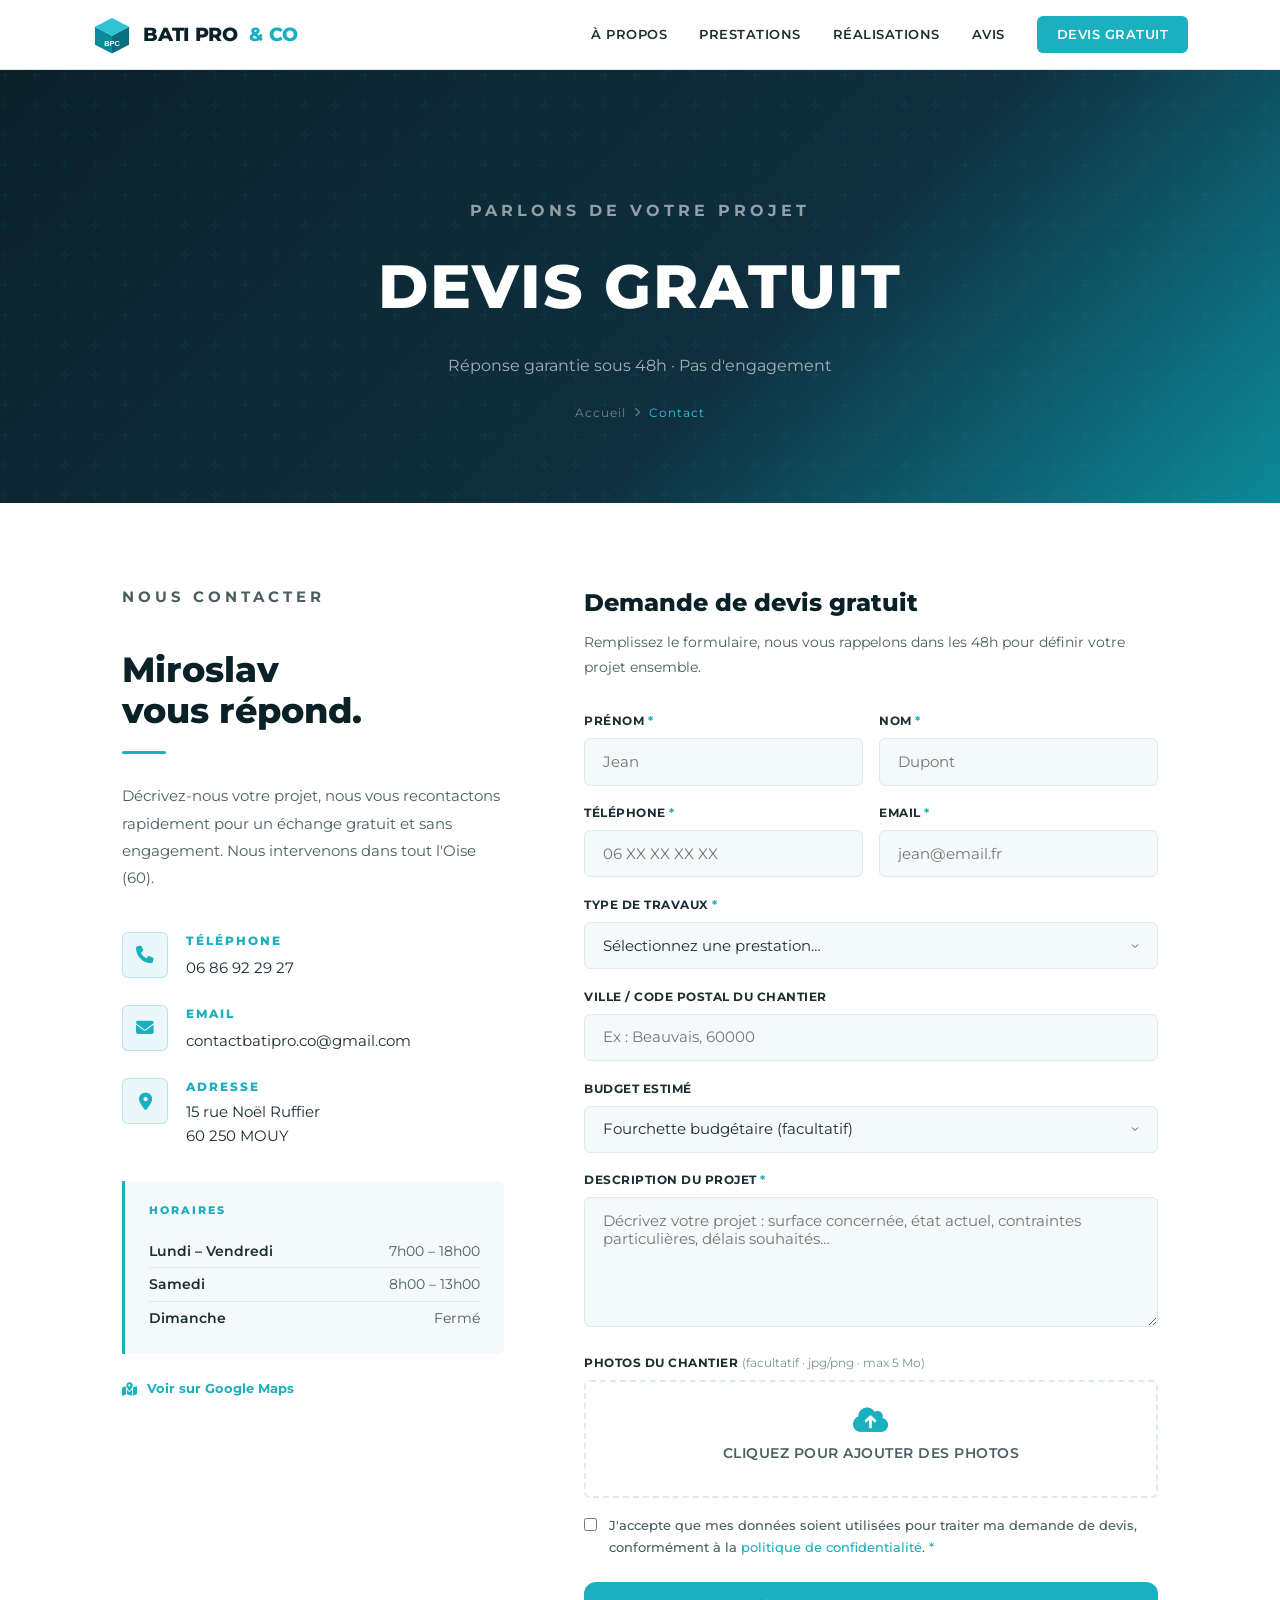
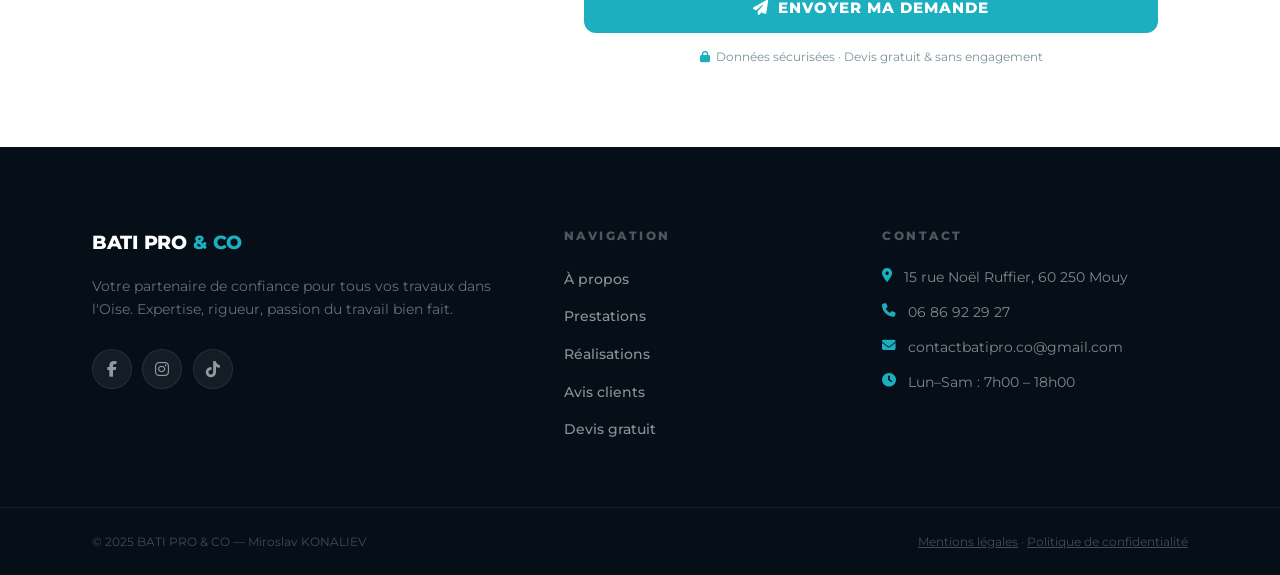
==== contact.html @ 4aa236e6 "Add files via upload" ====
<!DOCTYPE html>
<html lang="fr">
<head>
    <meta charset="UTF-8">
    <meta name="viewport" content="width=device-width, initial-scale=1.0">
    <title>Contact & Devis – BATI PRO & CO | Mouy, Oise (60)</title>
    <meta name="description" content="Contactez BATI PRO & CO pour un devis gratuit. Rénovation, gros œuvre, isolation – Mouy et toute l'Oise. Réponse sous 48h.">
    <link rel="preconnect" href="https://fonts.googleapis.com">
    <link href="https://fonts.googleapis.com/css2?family=Montserrat:wght@300;400;500;600;700;800&display=swap" rel="stylesheet">
    <link href="https://cdnjs.cloudflare.com/ajax/libs/font-awesome/6.5.0/css/all.min.css" rel="stylesheet">
    <link rel="stylesheet" href="style.css">
</head>
<body>

<!-- ══ NAVIGATION ══ -->
<header class="header" id="header">
    <div class="nav-inner">
        <a href="index.html" class="brand">
            <svg class="brand-logo" xmlns="http://www.w3.org/2000/svg" viewBox="0 0 54 54" width="40" height="40">
                <polygon points="4,16 27,28 27,52 4,40" fill="#0D8A99"/>
                <polygon points="27,28 50,16 50,40 27,52" fill="#0A6E7C"/>
                <polygon points="4,16 27,4 50,16 27,28" fill="#2EC4D6"/>
                <text x="27" y="42" font-family="Arial Black,Arial" font-weight="900" font-size="10" fill="white" text-anchor="middle">BPC</text>
            </svg>
            <span class="brand-name">BATI PRO</span>
            <span class="brand-amp">&amp; CO</span>
        </a>
        <nav class="nav-links" id="navLinks">
            <a href="index.html#apropos">À propos</a>
            <a href="index.html#prestations">Prestations</a>
            <a href="realisations.html">Réalisations</a>
            <a href="index.html#avis">Avis</a>
            <a href="contact.html" class="nav-btn active">Devis gratuit</a>
        </nav>
        <button class="burger" id="burger" aria-label="Menu" aria-expanded="false">
            <span></span><span></span><span></span>
        </button>
    </div>
    <div class="nav-backdrop" id="navBackdrop"></div>
</header>


<!-- ══ PAGE HERO ══ -->
<div class="page-hero">
    <div class="page-hero-inner">
        <p class="section-eyebrow" style="color:rgba(255,255,255,.55);">Parlons de votre projet</p>
        <h1>Devis Gratuit</h1>
        <p>Réponse garantie sous 48h · Pas d'engagement</p>
        <div class="breadcrumb">
            <a href="index.html">Accueil</a>
            <i class="fa-solid fa-chevron-right" style="font-size:.6rem"></i>
            <span>Contact</span>
        </div>
    </div>
</div>


<!-- ══ CONTENU CONTACT ══ -->
<div class="contact-section">

    <!-- ── COLONNE GAUCHE : infos ── -->
    <div class="contact-info">
        <p class="section-eyebrow">Nous contacter</p>
        <h2>Miroslav <br>vous répond.</h2>
        <div class="info-divider"></div>
        <p>Décrivez-nous votre projet, nous vous recontactons rapidement pour un échange gratuit et sans engagement. Nous intervenons dans tout l'Oise (60).</p>

        <div class="contact-item">
            <div class="contact-icon"><i class="fa-solid fa-phone"></i></div>
            <div>
                <h4>Téléphone</h4>
                <a href="tel:0686922927">06 86 92 29 27</a>
            </div>
        </div>

        <div class="contact-item">
            <div class="contact-icon"><i class="fa-solid fa-envelope"></i></div>
            <div>
                <h4>Email</h4>
                <a href="mailto:contactbatipro.co@gmail.com">contactbatipro.co@gmail.com</a>
            </div>
        </div>

        <div class="contact-item">
            <div class="contact-icon"><i class="fa-solid fa-location-dot"></i></div>
            <div>
                <h4>Adresse</h4>
                <p>15 rue Noël Ruffier<br>60 250 MOUY</p>
            </div>
        </div>

        <div class="horaires">
            <h4>Horaires</h4>
            <div class="horaire-row"><strong>Lundi – Vendredi</strong><span>7h00 – 18h00</span></div>
            <div class="horaire-row"><strong>Samedi</strong><span>8h00 – 13h00</span></div>
            <div class="horaire-row"><strong>Dimanche</strong><span>Fermé</span></div>
        </div>

        <!-- Map placeholder — remplacez par un vrai iframe Google Maps si vous voulez -->
        <a href="https://maps.google.com/?q=15+rue+Noël+Ruffier+60250+Mouy"
           target="_blank" rel="noopener"
           style="display:flex;align-items:center;gap:.6rem;margin-top:1.5rem;font-size:.82rem;font-weight:700;color:var(--c-teal);">
            <i class="fa-solid fa-map-location-dot"></i>
            Voir sur Google Maps
        </a>
    </div>

    <!-- ── COLONNE DROITE : formulaire ── -->
    <div class="contact-form-wrap">
        <h3>Demande de devis gratuit</h3>
        <p>Remplissez le formulaire, nous vous rappelons dans les 48h pour définir votre projet ensemble.</p>

        <!-- Messages retour PHP -->
        <div class="alert alert-success" id="alertSuccess">
            <i class="fa-solid fa-circle-check"></i>
            <span>Votre demande a bien été envoyée ! Miroslav vous recontactera sous 48h.</span>
        </div>
        <div class="alert alert-error" id="alertError">
            <i class="fa-solid fa-triangle-exclamation"></i>
            <span id="errorMsg">Une erreur est survenue, veuillez réessayer ou appeler directement au 06 86 92 29 27.</span>
        </div>

        <form id="contactForm" novalidate>

            <div class="form-row">
                <div class="form-field">
                    <label>Prénom <span class="form-req">*</span></label>
                    <input type="text" name="prenom" id="prenom" placeholder="Jean" autocomplete="given-name">
                </div>
                <div class="form-field">
                    <label>Nom <span class="form-req">*</span></label>
                    <input type="text" name="nom" id="nom" placeholder="Dupont" autocomplete="family-name">
                </div>
            </div>

            <div class="form-row">
                <div class="form-field">
                    <label>Téléphone <span class="form-req">*</span></label>
                    <input type="tel" name="telephone" id="telephone" placeholder="06 XX XX XX XX" autocomplete="tel">
                </div>
                <div class="form-field">
                    <label>Email <span class="form-req">*</span></label>
                    <input type="email" name="email" id="email" placeholder="jean@email.fr" autocomplete="email">
                </div>
            </div>

            <div class="form-field">
                <label>Type de travaux <span class="form-req">*</span></label>
                <select name="type_travaux" id="type_travaux">
                    <option value="" disabled selected>Sélectionnez une prestation…</option>
                    <option value="Gros œuvre / Maçonnerie">Gros œuvre / Maçonnerie</option>
                    <option value="Extension / Agrandissement">Extension / Agrandissement</option>
                    <option value="Isolation thermique">Isolation thermique (RGE)</option>
                    <option value="Rénovation intérieure complète">Rénovation intérieure complète</option>
                    <option value="Salle de bain clé en main">Salle de bain clé en main</option>
                    <option value="Carrelage / Faïence">Carrelage / Faïence</option>
                    <option value="Peinture / Plâtrerie">Peinture / Plâtrerie</option>
                    <option value="Menuiseries PVC / Aluminium">Menuiseries PVC / Aluminium</option>
                    <option value="Autre">Autre (préciser dans le message)</option>
                </select>
            </div>

            <div class="form-field">
                <label>Ville / Code postal du chantier</label>
                <input type="text" name="localisation" id="localisation" placeholder="Ex : Beauvais, 60000">
            </div>

            <div class="form-field">
                <label>Budget estimé</label>
                <select name="budget" id="budget">
                    <option value="" disabled selected>Fourchette budgétaire (facultatif)</option>
                    <option value="Moins de 5 000 €">Moins de 5 000 €</option>
                    <option value="5 000 – 15 000 €">5 000 – 15 000 €</option>
                    <option value="15 000 – 30 000 €">15 000 – 30 000 €</option>
                    <option value="30 000 – 60 000 €">30 000 – 60 000 €</option>
                    <option value="Plus de 60 000 €">Plus de 60 000 €</option>
                </select>
            </div>

            <div class="form-field">
                <label>Description du projet <span class="form-req">*</span></label>
                <textarea name="message" id="message" placeholder="Décrivez votre projet : surface concernée, état actuel, contraintes particulières, délais souhaités…"></textarea>
            </div>

            <!-- Upload photos (envoyées en pièce jointe) -->
            <div class="form-field">
                <label>Photos du chantier <span style="font-weight:400;text-transform:none;letter-spacing:0;color:var(--c-muted)">(facultatif · jpg/png · max 5 Mo)</span></label>
                <div class="upload-zone">
                    <label for="photos">
                        <i class="fa-solid fa-cloud-arrow-up"></i>
                        <span>Cliquez pour ajouter des photos</span>
                        <input type="file" name="photos[]" id="photos" multiple accept="image/jpeg,image/png,image/webp" style="display:none" onchange="updateFileLabel(this)">
                    </label>
                </div>
                <span id="fileLabel" style="font-size:.75rem;color:var(--c-muted);margin-top:.4rem;display:block;"></span>
            </div>

            <!-- Anti-spam honeypot (champ caché) -->
            <input type="text" name="website" style="display:none" tabindex="-1" autocomplete="off">

            <!-- RGPD -->
            <div class="form-field" style="display:flex;align-items:flex-start;gap:.75rem;">
                <input type="checkbox" name="rgpd" id="rgpd" style="margin-top:3px;width:auto;accent-color:var(--c-teal);">
                <label for="rgpd" style="text-transform:none;letter-spacing:0;font-weight:500;font-size:.8rem;color:var(--c-slate);cursor:pointer;">
                    J'accepte que mes données soient utilisées pour traiter ma demande de devis, conformément à la <a href="mentions-legales.html" style="color:var(--c-teal)">politique de confidentialité</a>. <span class="form-req">*</span>
                </label>
            </div>

            <button type="submit" class="btn-submit" id="submitBtn">
                <i class="fa-solid fa-paper-plane"></i>
                Envoyer ma demande
            </button>
            <p class="form-note">
                <i class="fa-solid fa-lock" style="color:var(--c-teal)"></i>
                Données sécurisées · Devis gratuit &amp; sans engagement
            </p>

        </form>
    </div>
</div>


<!-- ══ FOOTER ══ -->
<footer class="footer">
    <div class="footer-inner">
        <div class="footer-brand">
            <span class="brand-name">BATI PRO</span><span class="brand-amp"> &amp; CO</span>
            <p>Votre partenaire de confiance pour tous vos travaux dans l'Oise. Expertise, rigueur, passion du travail bien fait.</p>
            <div class="footer-socials">
                <a href="#" aria-label="Facebook"><i class="fa-brands fa-facebook-f"></i></a>
                <a href="#" aria-label="Instagram"><i class="fa-brands fa-instagram"></i></a>
                <a href="#" aria-label="TikTok"><i class="fa-brands fa-tiktok"></i></a>
            </div>
        </div>
        <div class="footer-nav">
            <h4>Navigation</h4>
            <ul>
                <li><a href="index.html#apropos">À propos</a></li>
                <li><a href="index.html#prestations">Prestations</a></li>
                <li><a href="realisations.html">Réalisations</a></li>
                <li><a href="index.html#avis">Avis clients</a></li>
                <li><a href="contact.html">Devis gratuit</a></li>
            </ul>
        </div>
        <div class="footer-contact">
            <h4>Contact</h4>
            <p><i class="fa-solid fa-location-dot"></i> 15 rue Noël Ruffier, 60 250 Mouy</p>
            <p><i class="fa-solid fa-phone"></i><a href="tel:0686922927">06 86 92 29 27</a></p>
            <p><i class="fa-solid fa-envelope"></i><a href="mailto:contactbatipro.co@gmail.com">contactbatipro.co@gmail.com</a></p>
            <p><i class="fa-solid fa-clock"></i> Lun–Sam : 7h00 – 18h00</p>
        </div>
    </div>
    <div class="footer-bottom">
        <div class="footer-bottom-inner">
            <p>© 2025 BATI PRO &amp; CO — Miroslav KONALIEV</p>
            <p><a href="mentions-legales.html">Mentions légales</a> · <a href="mentions-legales.html">Politique de confidentialité</a></p>
        </div>
    </div>
</footer>

<div class="mobile-cta">
    <a href="tel:0686922927" class="mc-call"><i class="fa-solid fa-phone"></i> Appeler</a>
    <a href="#contactForm" class="mc-devis">Devis express</a>
</div>

<script>
/* ── Nav ── */
const burger = document.getElementById('burger');
const navLinks = document.getElementById('navLinks');
const backdrop = document.getElementById('navBackdrop');
function setMenu(open) {
    burger.setAttribute('aria-expanded', open);
    burger.classList.toggle('is-open', open);
    navLinks.classList.toggle('is-open', open);
    backdrop.classList.toggle('is-open', open);
    document.body.style.overflow = open ? 'hidden' : '';
}
burger.addEventListener('click', () => setMenu(!navLinks.classList.contains('is-open')));
backdrop.addEventListener('click', () => setMenu(false));
navLinks.querySelectorAll('a').forEach(a => a.addEventListener('click', () => setMenu(false)));
window.addEventListener('scroll', () => {
    document.getElementById('header').classList.toggle('is-scrolled', window.scrollY > 40);
});
function fixMobilePad() {
    const cta = document.querySelector('.mobile-cta');
    document.body.style.paddingBottom = window.getComputedStyle(cta).display !== 'none' ? cta.offsetHeight + 'px' : '';
}
window.addEventListener('resize', fixMobilePad);
fixMobilePad();

/* ── Label upload ── */
function updateFileLabel(input) {
    const lbl = document.getElementById('fileLabel');
    if (input.files.length === 0) { lbl.textContent = ''; return; }
    lbl.textContent = input.files.length === 1
        ? input.files[0].name
        : input.files.length + ' fichiers sélectionnés';
}

/* ── Validation & soumission AJAX vers send-mail.php ── */
const form       = document.getElementById('contactForm');
const submitBtn  = document.getElementById('submitBtn');
const alertOk    = document.getElementById('alertSuccess');
const alertErr   = document.getElementById('alertError');
const errMsg     = document.getElementById('errorMsg');

function showAlert(el) {
    alertOk.classList.remove('show');
    alertErr.classList.remove('show');
    el.classList.add('show');
    el.scrollIntoView({ behavior: 'smooth', block: 'nearest' });
}

form.addEventListener('submit', async (e) => {
    e.preventDefault();

    /* Validation basique côté client */
    const required = ['prenom','nom','telephone','email','type_travaux','message','rgpd'];
    let valid = true;
    required.forEach(id => {
        const el = document.getElementById(id);
        if (!el) return;
        const ok = el.type === 'checkbox' ? el.checked : el.value.trim() !== '';
        el.style.borderColor = ok ? '' : '#E24B4A';
        if (!ok) valid = false;
    });

    /* Validation email */
    const emailEl = document.getElementById('email');
    if (!/^[^\s@]+@[^\s@]+\.[^\s@]+$/.test(emailEl.value)) {
        emailEl.style.borderColor = '#E24B4A';
        valid = false;
    }

    if (!valid) {
        errMsg.textContent = 'Merci de remplir tous les champs obligatoires (*).';
        showAlert(alertErr);
        return;
    }

    /* Envoi AJAX avec FormData (supporte les fichiers) */
    submitBtn.disabled = true;
    submitBtn.innerHTML = '<i class="fa-solid fa-circle-notch fa-spin"></i> Envoi en cours…';

    const formData = new FormData(form);

    try {
        const res  = await fetch('send-mail.php', { method: 'POST', body: formData });
        const data = await res.json();

        if (data.success) {
            showAlert(alertOk);
            form.reset();
            document.getElementById('fileLabel').textContent = '';
        } else {
            errMsg.textContent = data.message || 'Erreur lors de l\'envoi. Appelez-nous au 06 86 92 29 27.';
            showAlert(alertErr);
        }
    } catch (err) {
        errMsg.textContent = 'Impossible de joindre le serveur. Veuillez appeler le 06 86 92 29 27.';
        showAlert(alertErr);
    } finally {
        submitBtn.disabled = false;
        submitBtn.innerHTML = '<i class="fa-solid fa-paper-plane"></i> Envoyer ma demande';
    }
});

/* Réinitialiser bordure rouge au focus */
form.querySelectorAll('input, select, textarea').forEach(el => {
    el.addEventListener('focus', () => el.style.borderColor = '');
});
</script>
</body>
</html>
---- style.css ----
/* ════════════════════════════════════════════
   BATI PRO & CO — V5
   Police : Montserrat · Teal BPC
   ════════════════════════════════════════════ */

/* ── Variables ── */
:root {
    --c-teal:     #1BAFBF;
    --c-teal-d:   #0D8A99;
    --c-teal-l:   #2EC4D6;
    --c-navy:     #0A2128;
    --c-ink:      #1C2E32;
    --c-slate:    #4A5E62;
    --c-muted:    #7A9298;
    --c-border:   #E0EAEC;
    --c-bg:       #F4F9FA;
    --c-white:    #FFFFFF;

    --f-display: 'Montserrat', sans-serif;
    --f-body:    'Montserrat', sans-serif;

    --r-sm:  6px;
    --r-md: 12px;
    --r-lg: 20px;

    --shadow-sm: 0 2px 8px rgba(10,33,40,.06);
    --shadow-md: 0 8px 24px rgba(10,33,40,.10);
    --shadow-lg: 0 20px 48px rgba(10,33,40,.14);

    --nav-h: 70px;
    --wrap: 1160px;
}

/* ── Reset ── */
*, *::before, *::after { margin: 0; padding: 0; box-sizing: border-box; }
html { scroll-behavior: smooth; -webkit-font-smoothing: antialiased; }
body { font-family: var(--f-body); color: var(--c-ink); background: var(--c-white); line-height: 1.65; }
img { display: block; max-width: 100%; object-fit: cover; }
a { color: inherit; text-decoration: none; }
ul { list-style: none; }
button { font-family: inherit; cursor: pointer; border: none; background: none; }

/* ── Wrapper ── */
.wrap { max-width: var(--wrap); margin: 0 auto; padding: 0 2rem; }

/* ── Typo helpers ── */
.section-eyebrow {
    display: block;
    font-size: .7rem;
    font-weight: 700;
    letter-spacing: 4px;
    text-transform: uppercase;
    color: var(--c-teal);
    margin-bottom: .75rem;
}
.section-eyebrow--light { color: rgba(255,255,255,.6); }

.section-head {
    max-width: var(--wrap);
    margin: 0 auto;
    padding: 5rem 2rem 3rem;
    text-align: center;
}
.section-head h2 {
    font-family: var(--f-display);
    font-size: clamp(2rem, 4.5vw, 3rem);
    font-weight: 800;
    line-height: 1.1;
    color: var(--c-navy);
    margin-bottom: .75rem;
}
.section-head--light h2 { color: var(--c-white); }
.section-sub { color: var(--c-slate); font-size: 1rem; max-width: 520px; margin: 0 auto; font-weight: 400; }
.section-head--light .section-sub { color: rgba(255,255,255,.65); }

/* ── Buttons ── */
.btn-cta {
    display: inline-flex; align-items: center; gap: .6rem;
    background: var(--c-teal); color: #fff;
    font-weight: 700; font-size: .9rem;
    padding: .9rem 2rem; border-radius: var(--r-md);
    transition: background .22s, transform .18s;
    white-space: nowrap; letter-spacing: .3px;
}
.btn-cta:hover { background: var(--c-teal-d); transform: translateY(-2px); }

.btn-ghost {
    display: inline-flex; align-items: center; gap: .6rem;
    color: rgba(255,255,255,.85); font-weight: 600; font-size: .9rem;
    padding: .9rem 1.5rem; border-radius: var(--r-md);
    border: 1.5px solid rgba(255,255,255,.28);
    transition: border-color .2s, background .2s; white-space: nowrap;
}
.btn-ghost:hover { border-color: rgba(255,255,255,.7); background: rgba(255,255,255,.08); }

/* ════════════════════════════════════════════
   NAVIGATION
   ════════════════════════════════════════════ */
.header {
    position: sticky; top: 0; z-index: 900;
    height: var(--nav-h);
    background: rgba(255,255,255,.97);
    border-bottom: 1px solid var(--c-border);
    backdrop-filter: blur(12px);
    transition: box-shadow .3s;
}
.header.is-scrolled { box-shadow: var(--shadow-md); }

.nav-inner {
    max-width: var(--wrap); margin: 0 auto; padding: 0 2rem;
    height: 100%; display: flex; align-items: center; justify-content: space-between; gap: 1.5rem;
}

/* Brand */
.brand { display: flex; align-items: center; gap: .7rem; text-decoration: none; }
.brand-logo { flex-shrink: 0; }
.brand-name {
    font-family: var(--f-display); font-size: 1.2rem; font-weight: 800;
    color: var(--c-navy); letter-spacing: -.3px;
}
.brand-amp { font-family: var(--f-display); font-size: 1.2rem; font-weight: 800; color: var(--c-teal); }

/* Nav links */
.nav-links { display: flex; align-items: center; gap: 2rem; }
.nav-links a {
    font-size: .82rem; font-weight: 600; color: var(--c-ink);
    letter-spacing: .5px; text-transform: uppercase;
    transition: color .2s; position: relative;
}
.nav-links a::after {
    content: ''; position: absolute; bottom: -4px; left: 0;
    width: 0; height: 2px; background: var(--c-teal);
    transition: width .25s; border-radius: 2px;
}
.nav-links a:hover { color: var(--c-teal); }
.nav-links a:hover::after { width: 100%; }
.nav-links a.active { color: var(--c-teal); }
.nav-links a.active::after { width: 100%; }

.nav-btn {
    background: var(--c-teal) !important; color: #fff !important;
    padding: .5rem 1.25rem; border-radius: var(--r-sm);
    font-size: .8rem !important; transition: background .2s !important;
}
.nav-btn::after { display: none !important; }
.nav-btn:hover { background: var(--c-teal-d) !important; }

/* Burger */
.burger { display: none; flex-direction: column; justify-content: center; gap: 5px; width: 38px; height: 38px; padding: 5px; }
.burger span { display: block; width: 100%; height: 2px; background: var(--c-ink); border-radius: 2px; transition: transform .3s, opacity .3s; }
.burger.is-open span:nth-child(1) { transform: translateY(7px) rotate(45deg); }
.burger.is-open span:nth-child(2) { opacity: 0; }
.burger.is-open span:nth-child(3) { transform: translateY(-7px) rotate(-45deg); }

.nav-backdrop { display: none; position: fixed; inset: 0; background: rgba(0,0,0,.35); z-index: 800; }
.nav-backdrop.is-open { display: block; }

/* ════════════════════════════════════════════
   HERO
   ════════════════════════════════════════════ */
.hero {
    position: relative;
    min-height: calc(92vh - var(--nav-h));
    display: flex; flex-direction: column; justify-content: center;
    overflow: hidden; color: #fff;
}
.hero-bg {
    position: absolute; inset: 0;
    background:
        linear-gradient(135deg, rgba(10,33,40,.90) 35%, rgba(27,175,191,.40) 100%),
        url('https://images.unsplash.com/photo-1504307651254-35680f356dfd?q=80&w=1800&auto=format') center/cover no-repeat;
    z-index: 0;
}
.hero-inner {
    position: relative; z-index: 1;
    max-width: var(--wrap); margin: 0 auto;
    padding: 5rem 2rem 4rem;
    display: flex; flex-direction: column; gap: 2.5rem;
}
.hero-label {
    display: inline-flex; align-items: center; gap: .5rem;
    font-size: .72rem; font-weight: 700; letter-spacing: 3px;
    text-transform: uppercase; color: rgba(255,255,255,.6);
}
.dot {
    width: 8px; height: 8px; background: var(--c-teal);
    border-radius: 50%; display: inline-block;
    animation: pulse 2s infinite;
}
@keyframes pulse {
    0%,100% { box-shadow: 0 0 0 0 rgba(27,175,191,.5); }
    50%      { box-shadow: 0 0 0 6px rgba(27,175,191,0); }
}
.hero-text h1 {
    font-family: var(--f-display);
    font-size: clamp(2.8rem, 6.5vw, 5.2rem);
    font-weight: 800; line-height: 1.04;
    margin-bottom: 1.25rem; max-width: 700px;
}
.hero-text h1 em { font-style: normal; color: var(--c-teal-l); }
.hero-text p {
    font-size: clamp(.95rem, 2vw, 1.1rem);
    color: rgba(255,255,255,.7); max-width: 520px;
    margin-bottom: 2.5rem; font-weight: 400;
}
.hero-actions { display: flex; flex-wrap: wrap; gap: 1rem; }
.hero-scroll-hint {
    position: absolute; bottom: 2rem; left: 50%; transform: translateX(-50%);
    display: flex; flex-direction: column; align-items: center; gap: .4rem;
    color: rgba(255,255,255,.35); font-size: .68rem; letter-spacing: 2.5px;
    text-transform: uppercase; animation: bob 2.5s ease-in-out infinite; z-index: 1;
}
@keyframes bob {
    0%,100% { transform: translateX(-50%) translateY(0); }
    50%      { transform: translateX(-50%) translateY(6px); }
}

/* ════════════════════════════════════════════
   TRUST BAR
   ════════════════════════════════════════════ */
.trust-bar { background: var(--c-navy); color: #fff; }
.trust-inner {
    max-width: var(--wrap); margin: 0 auto; padding: 0 2rem;
    display: flex; justify-content: center; flex-wrap: wrap;
}
.trust-item {
    display: flex; align-items: center; gap: .6rem;
    padding: 1rem 1.75rem; font-size: .78rem; font-weight: 600;
    color: rgba(255,255,255,.75); letter-spacing: .3px;
}
.trust-item i { color: var(--c-teal); font-size: .9rem; }
.trust-sep { width: 1px; height: 18px; background: rgba(255,255,255,.12); align-self: center; }

/* ════════════════════════════════════════════
   À PROPOS
   ════════════════════════════════════════════ */
.about { background: var(--c-white); padding: 6rem 0; }
.about-inner {
    max-width: var(--wrap); margin: 0 auto; padding: 0 2rem;
    display: grid; grid-template-columns: 1fr 1fr; gap: 5rem; align-items: center;
}
.about-visual { position: relative; height: 480px; }
.about-img-main {
    position: absolute; top: 0; left: 0; width: 78%; height: 80%;
    border-radius: var(--r-lg); overflow: hidden; box-shadow: var(--shadow-lg);
}
.about-img-main img { width: 100%; height: 100%; }
.about-img-secondary {
    position: absolute; bottom: 0; right: 0; width: 46%; height: 48%;
    border-radius: var(--r-md); overflow: hidden;
    box-shadow: var(--shadow-lg); border: 4px solid var(--c-white);
}
.about-img-secondary img { width: 100%; height: 100%; }
.about-badge-float {
    position: absolute; top: 40%; left: 62%;
    background: var(--c-teal); color: #fff;
    padding: 1.1rem 1.3rem; border-radius: var(--r-md);
    box-shadow: var(--shadow-lg); text-align: center; z-index: 2;
}
.about-badge-float strong {
    display: block; font-family: var(--f-display);
    font-size: 2.2rem; font-weight: 800; line-height: 1;
}
.about-badge-float span { font-size: .68rem; font-weight: 700; text-transform: uppercase; letter-spacing: 1px; opacity: .85; }

.about-content h2 {
    font-family: var(--f-display); font-size: clamp(1.7rem, 3.5vw, 2.4rem);
    font-weight: 800; line-height: 1.15; color: var(--c-navy); margin-bottom: 1.25rem;
}
.about-content h2 em { font-style: normal; color: var(--c-teal); }
.about-lead { color: var(--c-slate); font-size: 1rem; line-height: 1.8; margin-bottom: 2rem; }
.about-values { display: flex; flex-direction: column; gap: 1.25rem; }
.value-item {
    display: flex; gap: 1rem; align-items: flex-start;
    opacity: 0; transform: translateY(16px);
    transition: opacity .5s, transform .5s;
}
.value-item.revealed { opacity: 1; transform: none; }
.value-icon {
    width: 44px; height: 44px; background: rgba(27,175,191,.09);
    color: var(--c-teal); border-radius: var(--r-sm);
    display: flex; align-items: center; justify-content: center;
    font-size: 1.1rem; flex-shrink: 0;
}
.value-item strong { display: block; font-size: .92rem; font-weight: 700; color: var(--c-navy); margin-bottom: .25rem; }
.value-item p { font-size: .85rem; color: var(--c-slate); }

/* ════════════════════════════════════════════
   PRESTATIONS
   ════════════════════════════════════════════ */
.prestations { background: var(--c-bg); padding-bottom: 5rem; }
.presta-grid {
    max-width: var(--wrap); margin: 0 auto; padding: 0 2rem;
    display: grid; grid-template-columns: repeat(3, 1fr); gap: 1.5rem;
}
.presta-card {
    position: relative; border-radius: var(--r-lg); overflow: hidden;
    min-height: 440px; display: flex; flex-direction: column; justify-content: flex-end;
    cursor: pointer; transition: transform .35s, box-shadow .35s;
    background-size: cover; background-position: center;
    background-color: var(--c-navy);
    opacity: 0; transform: translateY(20px);
}
.presta-card.revealed { opacity: 1; transform: none; }
.presta-card:hover { transform: translateY(-6px); box-shadow: var(--shadow-lg); }
.presta-card-overlay {
    position: absolute; inset: 0;
    background: linear-gradient(160deg, rgba(10,33,40,.5) 0%, rgba(10,33,40,.88) 100%);
    transition: opacity .35s; z-index: 1;
}
.presta-card:hover .presta-card-overlay { opacity: .96; }
.presta-card::after {
    content: ''; position: absolute; top: 0; left: 0; right: 0; height: 3px;
    background: var(--c-teal); transform: scaleX(0); transform-origin: left;
    transition: transform .4s; z-index: 3;
}
.presta-card:hover::after { transform: scaleX(1); }
.presta-card-body { position: relative; z-index: 2; padding: 2.5rem; display: flex; flex-direction: column; }
.presta-card--featured .presta-card-overlay {
    background: linear-gradient(160deg, rgba(13,138,153,.55) 0%, rgba(10,33,40,.92) 100%);
}
.presta-badge {
    position: absolute; top: 1.25rem; right: 1.25rem;
    background: rgba(27,175,191,.15); color: #6EE8F2;
    font-size: .65rem; font-weight: 800; letter-spacing: 1.5px;
    text-transform: uppercase; padding: .3rem .75rem;
    border-radius: 30px; border: 1px solid rgba(27,175,191,.35); z-index: 4;
}
.presta-num {
    font-family: var(--f-display); font-size: 3.5rem;
    font-weight: 800; color: rgba(255,255,255,.08); line-height: 1; margin-bottom: -.5rem;
}
.presta-icon { font-size: 1.75rem; color: var(--c-teal); margin-bottom: 1rem; }
.presta-card h3 {
    font-family: var(--f-display); font-size: 1.2rem;
    font-weight: 800; color: #fff; margin-bottom: .75rem; line-height: 1.2;
}
.presta-card > .presta-card-body > p { font-size: .88rem; color: rgba(255,255,255,.65); line-height: 1.65; }
.presta-card ul {
    margin: 1.5rem 0; padding-top: 1.25rem;
    border-top: 1px solid rgba(255,255,255,.12);
    display: flex; flex-direction: column; gap: .5rem;
}
.presta-card ul li {
    font-size: .85rem; color: rgba(255,255,255,.65);
    padding-left: 1.25rem; position: relative;
}
.presta-card ul li::before {
    content: ''; position: absolute; left: 0; top: .55em;
    width: 6px; height: 6px; background: var(--c-teal); border-radius: 50%;
}
.presta-link {
    display: inline-flex; align-items: center; gap: .4rem;
    font-size: .82rem; font-weight: 700; color: var(--c-teal);
    margin-top: .75rem; transition: gap .2s;
}
.presta-link:hover { gap: .7rem; }

/* ════════════════════════════════════════════
   AVIS
   ════════════════════════════════════════════ */
.avis { background: var(--c-white); padding-bottom: 5rem; }
.google-score {
    max-width: var(--wrap); margin: 0 auto 3rem;
    display: flex; align-items: center; gap: 1.5rem;
    background: var(--c-bg); border-radius: var(--r-lg);
    border: 1.5px solid var(--c-border); padding: 1.5rem 2rem;
    width: fit-content; margin-left: auto; margin-right: auto;
}
.score-info { display: flex; flex-direction: column; gap: .35rem; }
.stars-row { display: flex; align-items: center; gap: .4rem; color: #FBB824; font-size: 1rem; }
.stars-row strong { color: var(--c-navy); font-size: 1.1rem; font-family: var(--f-display); font-weight: 800; }
.score-info > span { font-size: .78rem; color: var(--c-muted); font-weight: 600; }
.reviews-grid {
    max-width: var(--wrap); margin: 0 auto; padding: 0 2rem;
    display: grid; grid-template-columns: repeat(3, 1fr); gap: 1.5rem;
}
.review-card {
    background: var(--c-bg); border-radius: var(--r-lg);
    padding: 2rem; border: 1.5px solid var(--c-border);
    transition: box-shadow .3s, transform .3s;
    opacity: 0; transform: translateY(16px);
}
.review-card.revealed { opacity: 1; transform: none; }
.review-card:hover { box-shadow: var(--shadow-md); transform: translateY(-4px); }
.review-stars { color: #FBB824; font-size: .9rem; margin-bottom: 1rem; display: flex; gap: 2px; }
.review-card > p { font-size: .9rem; color: var(--c-slate); line-height: 1.7; font-style: italic; margin-bottom: 1.5rem; }
.review-author { display: flex; align-items: center; gap: .85rem; padding-top: 1.25rem; border-top: 1px solid var(--c-border); }
.review-avatar {
    width: 40px; height: 40px; background: var(--c-navy); color: #fff;
    border-radius: 50%; display: flex; align-items: center; justify-content: center;
    font-weight: 800; font-size: 1rem; flex-shrink: 0;
}
.review-author strong { display: block; font-size: .88rem; font-weight: 700; color: var(--c-navy); }
.review-author span { font-size: .72rem; color: var(--c-teal); font-weight: 700; text-transform: uppercase; letter-spacing: .5px; }

/* ════════════════════════════════════════════
   PARTENAIRES
   ════════════════════════════════════════════ */
.partners {
    background: var(--c-bg); border-top: 1px solid var(--c-border);
    border-bottom: 1px solid var(--c-border); padding: 2.5rem 0;
}
.partners-inner {
    max-width: var(--wrap); margin: 0 auto; padding: 0 2rem;
    display: flex; align-items: center; gap: 3rem; flex-wrap: wrap; justify-content: center;
}
.partners-label { font-size: .68rem; font-weight: 800; letter-spacing: 2.5px; text-transform: uppercase; color: var(--c-muted); flex-shrink: 0; }
.partners-list { display: flex; flex-wrap: wrap; gap: 2rem 3rem; align-items: center; }
.partners-list span {
    font-family: 'Arial Black', sans-serif; font-size: 1.05rem;
    font-weight: 900; color: var(--c-ink); opacity: .3; letter-spacing: -.5px; transition: opacity .25s;
}
.partners-list span:hover { opacity: .8; }

/* ════════════════════════════════════════════
   FOOTER
   ════════════════════════════════════════════ */
.footer { background: #060E18; color: #fff; padding: 5rem 0 0; }
.footer-inner {
    max-width: var(--wrap); margin: 0 auto; padding: 0 2rem 4rem;
    display: grid; grid-template-columns: 1.6fr 1fr 1.2fr; gap: 4rem;
}
.footer-brand .brand-name { font-family: var(--f-display); font-size: 1.2rem; font-weight: 800; color: #fff; display: inline; }
.footer-brand .brand-amp { font-family: var(--f-display); font-size: 1.2rem; font-weight: 800; color: var(--c-teal); display: inline; }
.footer-brand p { color: rgba(255,255,255,.4); font-size: .85rem; line-height: 1.7; margin-top: 1rem; margin-bottom: 1.75rem; }
.footer-socials { display: flex; gap: .65rem; }
.footer-socials a {
    width: 40px; height: 40px; border-radius: 50%;
    background: rgba(255,255,255,.06); border: 1px solid rgba(255,255,255,.08);
    color: rgba(255,255,255,.55); display: flex; align-items: center; justify-content: center;
    font-size: 1rem; transition: .25s;
}
.footer-socials a:hover { background: var(--c-teal); border-color: var(--c-teal); color: #fff; transform: translateY(-3px); }
.footer-nav h4, .footer-contact h4 {
    font-size: .72rem; font-weight: 800; letter-spacing: 2.5px;
    text-transform: uppercase; color: rgba(255,255,255,.3); margin-bottom: 1.25rem;
}
.footer-nav ul { display: flex; flex-direction: column; gap: .7rem; }
.footer-nav a { color: rgba(255,255,255,.55); font-size: .88rem; font-weight: 500; transition: color .2s; }
.footer-nav a:hover { color: var(--c-teal); }
.footer-contact p { display: flex; align-items: flex-start; gap: .75rem; font-size: .85rem; color: rgba(255,255,255,.5); margin-bottom: .8rem; }
.footer-contact i { color: var(--c-teal); flex-shrink: 0; margin-top: 3px; }
.footer-contact a { color: rgba(255,255,255,.5); transition: color .2s; }
.footer-contact a:hover { color: var(--c-teal); }
.footer-bottom { border-top: 1px solid rgba(255,255,255,.06); }
.footer-bottom-inner {
    max-width: var(--wrap); margin: 0 auto; padding: 1.5rem 2rem;
    display: flex; justify-content: space-between; flex-wrap: wrap; gap: .5rem;
    font-size: .75rem; color: rgba(255,255,255,.25);
}
.footer-bottom a { color: rgba(255,255,255,.25); text-decoration: underline; }
.footer-bottom a:hover { color: var(--c-teal); }

/* ════════════════════════════════════════════
   PAGE HEADER (réalisations / contact)
   ════════════════════════════════════════════ */
.page-hero {
    background: linear-gradient(135deg, var(--c-navy) 0%, #0f3040 60%, var(--c-teal-d) 100%);
    padding: 7rem 2rem 5rem; text-align: center; position: relative; overflow: hidden;
    margin-top: 0;
}
.page-hero::before {
    content: ''; position: absolute; inset: 0;
    background: url("data:image/svg+xml,%3Csvg width='60' height='60' viewBox='0 0 60 60' xmlns='http://www.w3.org/2000/svg'%3E%3Cg fill='%231BAFBF' fill-opacity='0.05'%3E%3Cpath d='M36 34v-4h-2v4h-4v2h4v4h2v-4h4v-2h-4zm0-30V0h-2v4h-4v2h4v4h2V6h4V4h-4zM6 34v-4H4v4H0v2h4v4h2v-4h4v-2H6zM6 4V0H4v4H0v2h4v4h2V6h4V4H6z'/%3E%3C/g%3E%3C/svg%3E");
}
.page-hero-inner { position: relative; z-index: 2; max-width: 680px; margin: 0 auto; }
.page-hero h1 {
    font-family: var(--f-display); font-size: clamp(2.2rem, 5vw, 3.8rem);
    font-weight: 800; color: #fff; text-transform: uppercase; letter-spacing: 2px;
}
.page-hero p { color: rgba(255,255,255,.62); font-size: 1rem; margin-top: 1rem; }
.breadcrumb { display: flex; align-items: center; justify-content: center; gap: 8px; margin-top: 1.5rem; font-size: .75rem; color: rgba(255,255,255,.4); letter-spacing: 1px; }
.breadcrumb a { color: rgba(255,255,255,.4); transition: color .2s; }
.breadcrumb a:hover, .breadcrumb span { color: var(--c-teal-l); }

/* ════════════════════════════════════════════
   GALERIE RÉALISATIONS
   ════════════════════════════════════════════ */
.realisations-section { padding: 5rem 0; background: var(--c-white); }
.gallery-filters {
    max-width: var(--wrap); margin: 0 auto 2.5rem; padding: 0 2rem;
    display: flex; gap: .5rem; flex-wrap: wrap;
}
.filter-btn {
    padding: .5rem 1.4rem; border-radius: 30px;
    font-size: .78rem; font-weight: 700; letter-spacing: .5px;
    color: var(--c-slate); border: 1.5px solid var(--c-border);
    transition: all .22s; background: var(--c-white);
}
.filter-btn:hover { color: var(--c-teal); border-color: var(--c-teal); }
.filter-btn.active { background: var(--c-teal); color: #fff; border-color: var(--c-teal); }

.gallery-grid {
    max-width: var(--wrap); margin: 0 auto; padding: 0 2rem;
    display: grid; grid-template-columns: repeat(3, 1fr); gap: 1.5rem;
    grid-auto-rows: 280px;
}
.gallery-item {
    border-radius: var(--r-lg); overflow: hidden; position: relative; cursor: pointer;
    transition: opacity .4s, transform .4s;
    background: var(--c-navy);
}
.gallery-item img { width: 100%; height: 100%; object-fit: cover; transition: transform .5s ease; }
.gallery-item:hover img { transform: scale(1.07); }
.gallery-item--wide  { grid-column: span 2; }
.gallery-item--tall  { grid-row: span 2; }

/* Placeholder quand pas encore d'image */
.gallery-placeholder {
    width: 100%; height: 100%;
    display: flex; flex-direction: column; align-items: center; justify-content: center;
    gap: 12px; color: rgba(255,255,255,.2);
}
.gallery-placeholder i { font-size: 2.5rem; }
.gallery-placeholder span { font-size: .75rem; letter-spacing: 2px; text-transform: uppercase; font-weight: 600; }

.gallery-overlay {
    position: absolute; inset: 0;
    background: linear-gradient(to top, rgba(10,33,40,.88) 0%, transparent 55%);
    display: flex; flex-direction: column; justify-content: flex-end; padding: 1.5rem;
    opacity: 0; transition: opacity .3s;
}
.gallery-item:hover .gallery-overlay { opacity: 1; }
.gallery-tag {
    font-size: .65rem; font-weight: 800; text-transform: uppercase;
    letter-spacing: 1.5px; color: var(--c-teal-l); margin-bottom: .35rem;
}
.gallery-overlay p { font-size: .88rem; font-weight: 600; color: #fff; }

/* ════════════════════════════════════════════
   CONTACT
   ════════════════════════════════════════════ */
.contact-section {
    display: grid; grid-template-columns: 1fr 1.5fr;
    max-width: 1100px; margin: 0 auto;
    padding: 5rem 2rem; gap: 5rem;
}
.contact-info {}
.contact-info h2 {
    font-family: var(--f-display); font-size: clamp(1.6rem, 3vw, 2.2rem);
    font-weight: 800; color: var(--c-navy); line-height: 1.15; margin-bottom: .5rem;
}
.info-divider { width: 44px; height: 3px; background: var(--c-teal); margin: 1.25rem 0 1.75rem; border-radius: 2px; }
.contact-info > p { font-size: .95rem; color: var(--c-slate); line-height: 1.8; margin-bottom: 2.5rem; }
.contact-item { display: flex; align-items: flex-start; gap: 1.1rem; margin-bottom: 1.5rem; }
.contact-icon {
    width: 46px; height: 46px; flex-shrink: 0;
    background: rgba(27,175,191,.09); border: 1px solid rgba(27,175,191,.25);
    border-radius: var(--r-sm); display: flex; align-items: center; justify-content: center;
}
.contact-icon i { color: var(--c-teal); font-size: 1.1rem; }
.contact-item h4 { font-size: .72rem; font-weight: 800; letter-spacing: 2px; text-transform: uppercase; color: var(--c-teal); margin-bottom: 4px; }
.contact-item p, .contact-item a { font-size: .92rem; color: var(--c-ink); line-height: 1.6; }
.contact-item a:hover { color: var(--c-teal); }
.horaires { background: var(--c-bg); border-left: 3px solid var(--c-teal); padding: 1.25rem 1.5rem; margin-top: 2rem; border-radius: 0 var(--r-sm) var(--r-sm) 0; }
.horaires h4 { font-size: .7rem; font-weight: 800; letter-spacing: 2px; text-transform: uppercase; color: var(--c-teal); margin-bottom: 1rem; }
.horaire-row { display: flex; justify-content: space-between; font-size: .85rem; color: var(--c-slate); padding: 5px 0; border-bottom: 1px solid var(--c-border); }
.horaire-row:last-child { border-bottom: none; }
.horaire-row strong { color: var(--c-ink); font-weight: 600; }

/* Formulaire contact */
.contact-form-wrap {}
.contact-form-wrap h3 { font-family: var(--f-display); font-size: 1.5rem; font-weight: 800; color: var(--c-navy); margin-bottom: .5rem; }
.contact-form-wrap > p { font-size: .9rem; color: var(--c-slate); margin-bottom: 2rem; line-height: 1.7; }
.form-row { display: grid; grid-template-columns: 1fr 1fr; gap: 1rem; margin-bottom: 0; }
.form-field { margin-bottom: 1.1rem; }
.form-field label { display: block; font-size: .75rem; font-weight: 700; letter-spacing: .5px; color: var(--c-ink); margin-bottom: .45rem; text-transform: uppercase; }
.form-req { color: var(--c-teal); }
.form-field input,
.form-field select,
.form-field textarea {
    width: 100%; padding: .85rem 1.1rem;
    border: 1.5px solid var(--c-border); border-radius: var(--r-sm);
    font-family: var(--f-body); font-size: .92rem; color: var(--c-ink);
    background: var(--c-bg); transition: border-color .22s, box-shadow .22s;
}
.form-field input:focus,
.form-field select:focus,
.form-field textarea:focus {
    outline: none; border-color: var(--c-teal);
    box-shadow: 0 0 0 3px rgba(27,175,191,.12); background: #fff;
}
.form-field textarea { resize: vertical; min-height: 130px; }
.form-field select {
    background-image: url("data:image/svg+xml,%3Csvg xmlns='http://www.w3.org/2000/svg' width='12' height='12' viewBox='0 0 24 24' fill='none' stroke='%234A5E62' stroke-width='2'%3E%3Cpolyline points='6 9 12 15 18 9'/%3E%3C/svg%3E");
    background-repeat: no-repeat; background-position: right 1rem center;
    -webkit-appearance: none; cursor: pointer;
}
.upload-zone { border: 2px dashed var(--c-border); border-radius: var(--r-sm); transition: .25s; }
.upload-zone:hover { border-color: var(--c-teal); background: rgba(27,175,191,.03); }
.upload-zone label {
    display: flex; flex-direction: column; align-items: center;
    gap: .5rem; padding: 1.5rem; cursor: pointer;
    font-size: .85rem; font-weight: 600; color: var(--c-slate);
}
.upload-zone label i { font-size: 1.75rem; color: var(--c-teal); }
.btn-submit {
    width: 100%; background: var(--c-teal); color: #fff;
    padding: 1rem; border-radius: var(--r-md);
    font-family: var(--f-display); font-size: .95rem; font-weight: 800;
    letter-spacing: 1px; text-transform: uppercase;
    display: flex; align-items: center; justify-content: center; gap: .6rem;
    transition: background .22s, transform .18s; margin-top: .5rem; border: none; cursor: pointer;
}
.btn-submit:hover { background: var(--c-teal-d); transform: translateY(-2px); }
.form-note { display: flex; align-items: center; justify-content: center; gap: .4rem; font-size: .72rem; color: var(--c-muted); margin-top: .9rem; }

/* Messages retour formulaire */
.alert { display: none; padding: 1.1rem 1.4rem; border-radius: var(--r-md); font-size: .92rem; font-weight: 600; margin-bottom: 1.25rem; }
.alert-success { background: rgba(29,158,117,.1); border: 1.5px solid rgba(29,158,117,.35); color: #0a5c3e; }
.alert-error   { background: rgba(226,75,74,.1); border: 1.5px solid rgba(226,75,74,.35); color: #7a1d1d; }
.alert.show { display: flex; align-items: flex-start; gap: .75rem; }

/* ════════════════════════════════════════════
   MOBILE CTA
   ════════════════════════════════════════════ */
.mobile-cta { display: none; position: fixed; bottom: 0; left: 0; right: 0; z-index: 999; padding: .85rem 1rem; background: var(--c-white); border-top: 1px solid var(--c-border); box-shadow: 0 -4px 20px rgba(0,0,0,.1); gap: .75rem; }
.mc-call { flex: 1; display: flex; align-items: center; justify-content: center; gap: .5rem; padding: .85rem; background: var(--c-navy); color: #fff; font-weight: 700; font-size: .85rem; border-radius: var(--r-sm); }
.mc-devis { flex: 1.3; display: flex; align-items: center; justify-content: center; padding: .85rem; background: var(--c-teal); color: #fff; font-weight: 700; font-size: .85rem; border-radius: var(--r-sm); transition: background .2s; }
.mc-devis:hover { background: var(--c-teal-d); }

/* ════════════════════════════════════════════
   RESPONSIVE ≤ 1024px
   ════════════════════════════════════════════ */
@media (max-width: 1024px) {
    .about-inner { grid-template-columns: 1fr; gap: 3rem; }
    .about-visual { height: 360px; }
    .presta-grid { grid-template-columns: 1fr 1fr; }
    .presta-card:last-child { grid-column: span 2; max-width: 480px; margin: 0 auto; width: 100%; }
    .reviews-grid { grid-template-columns: 1fr 1fr; }
    .review-card:last-child { grid-column: span 2; max-width: 480px; margin: 0 auto; width: 100%; }
    .footer-inner { grid-template-columns: 1fr 1fr; gap: 2.5rem; }
    .footer-brand { grid-column: span 2; }
    .contact-section { grid-template-columns: 1fr; gap: 3rem; }
    .gallery-grid { grid-template-columns: repeat(2, 1fr); }
    .gallery-item--wide { grid-column: span 2; }
}

/* ════════════════════════════════════════════
   RESPONSIVE ≤ 768px
   ════════════════════════════════════════════ */
@media (max-width: 768px) {
    .burger { display: flex; }
    .nav-links {
        position: fixed; top: 0; right: -100%;
        width: min(300px, 82vw); height: 100dvh;
        background: var(--c-white); flex-direction: column;
        align-items: flex-start; padding: calc(var(--nav-h) + 1.5rem) 2rem 2rem;
        gap: 0; z-index: 850; transition: right .35s cubic-bezier(.4,0,.2,1);
        box-shadow: -12px 0 40px rgba(0,0,0,.12); border-left: 1px solid var(--c-border);
    }
    .nav-links.is-open { right: 0; }
    .nav-links a { display: block; padding: 1rem 0; font-size: .9rem; border-bottom: 1px solid var(--c-border); width: 100%; }
    .nav-links a::after { display: none; }
    .nav-btn { margin-top: 1.25rem; width: 100%; text-align: center; padding: .8rem !important; }
    .hero { min-height: auto; padding: 2rem 0 4rem; }
    .hero-inner { padding: 3rem 1.5rem 2rem; gap: 2rem; }
    .hero-actions { flex-direction: column; }
    .hero-actions a { width: 100%; justify-content: center; }
    .hero-scroll-hint { display: none; }
    .trust-item { padding: .85rem 1rem; font-size: .72rem; }
    .trust-sep  { display: none; }
    .about { padding: 4rem 0; }
    .about-visual { height: 300px; }
    .about-badge-float { top: auto; bottom: 1rem; left: 58%; }
    .presta-grid { grid-template-columns: 1fr; }
    .presta-card { min-height: 360px; }
    .presta-card:last-child { grid-column: auto; max-width: none; }
    .reviews-grid { grid-template-columns: 1fr; }
    .review-card:last-child { grid-column: auto; max-width: none; }
    .footer-inner { grid-template-columns: 1fr; gap: 2rem; }
    .footer-brand { grid-column: auto; }
    .footer-bottom-inner { justify-content: center; text-align: center; }
    .mobile-cta { display: flex; }
    .section-head { padding: 3.5rem 1.5rem 2rem; }
    .gallery-grid { grid-template-columns: 1fr 1fr; grid-auto-rows: 180px; }
    .gallery-item--wide { grid-column: span 2; }
    .gallery-item--tall { grid-row: auto; }
    .contact-section { padding: 3rem 1.5rem; gap: 2.5rem; }
    .form-row { grid-template-columns: 1fr; }
}

@media (max-width: 480px) {
    .gallery-grid { grid-template-columns: 1fr; grid-auto-rows: 220px; }
    .gallery-item--wide { grid-column: auto; }
    .trust-item span { display: none; }
    .partners-inner { gap: 1.5rem; }
    .partners-list { gap: 1rem 2rem; }
}
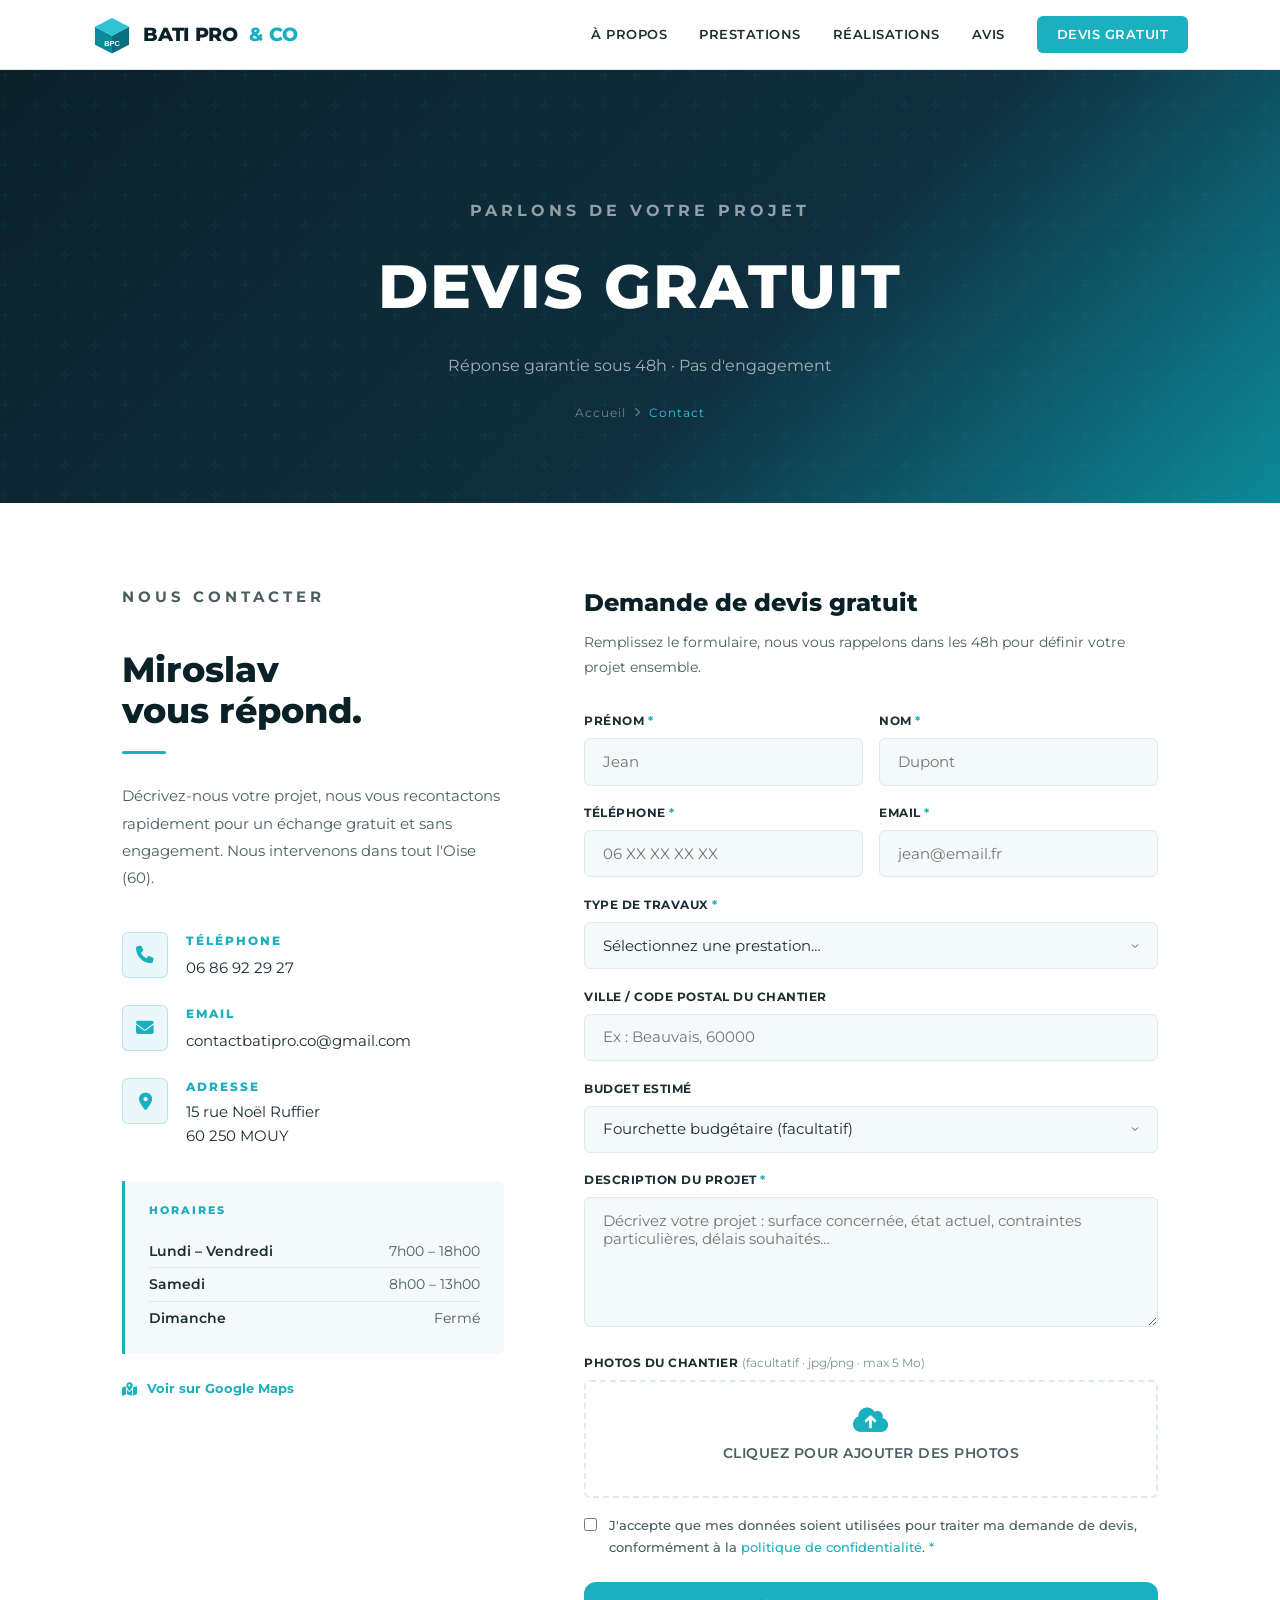
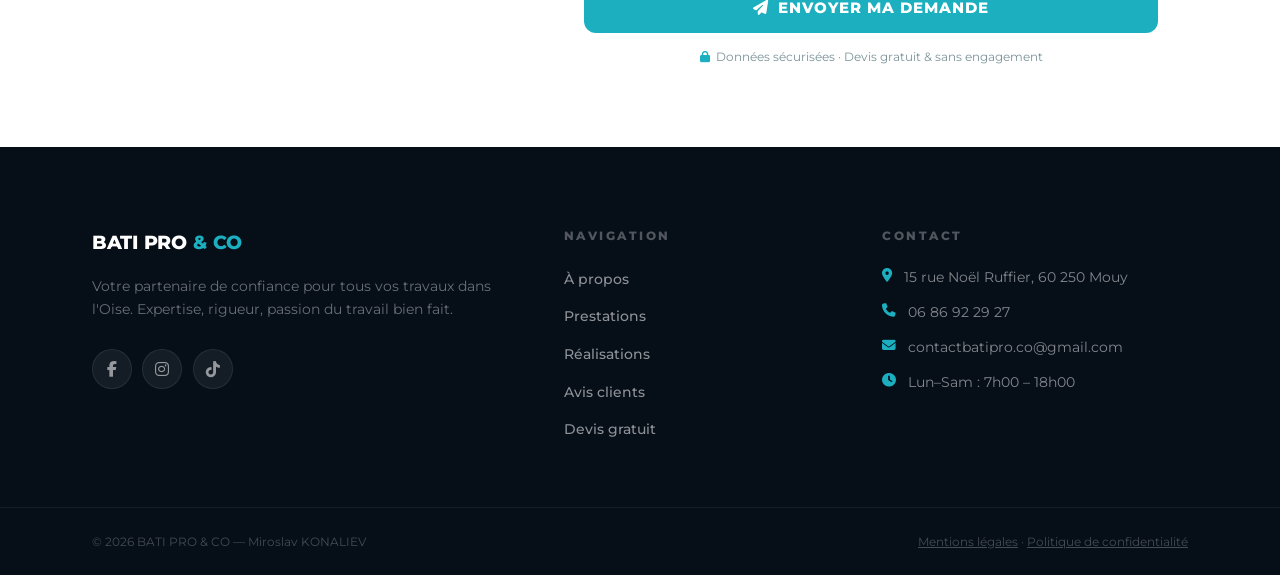
==== commit 187078dd: "Add files via upload" ====
--- a/contact.html
+++ b/contact.html
@@ -3,9 +3,80 @@
 <head>
     <meta charset="UTF-8">
     <meta name="viewport" content="width=device-width, initial-scale=1.0">
-    <title>Contact & Devis – BATI PRO & CO | Mouy, Oise (60)</title>
-    <meta name="description" content="Contactez BATI PRO & CO pour un devis gratuit. Rénovation, gros œuvre, isolation – Mouy et toute l'Oise. Réponse sous 48h.">
+
+    <!-- ═══ SEO PRIMAIRE ═══ -->
+    <title>Devis Gratuit – BATI PRO & CO | Contactez-nous – Mouy, Oise</title>
+    <meta name="description" content="Demandez votre devis gratuit à BATI PRO & CO. Rénovation, gros œuvre, isolation – Mouy et toute l'Oise (60). Réponse sous 48h – 06 86 92 29 27">
+    <meta name="author"  content="BATI PRO & CO – Miroslav KONALIEV">
+    <meta name="robots"  content="noindex, follow">
+    <meta name="theme-color" content="#1BAFBF">
+    <link rel="canonical" href="https://www.batipro-and-co.fr/contact.html">
+
+    <!-- ═══ OPEN GRAPH ═══ -->
+    <meta property="og:type"        content="website">
+    <meta property="og:locale"      content="fr_FR">
+    <meta property="og:site_name"   content="BATI PRO & CO">
+    <meta property="og:url"         content="https://www.batipro-and-co.fr/contact.html">
+    <meta property="og:title"       content="Devis Gratuit – BATI PRO & CO | Mouy, Oise (60)">
+    <meta property="og:description" content="Demandez votre devis gratuitement. Réponse sous 48h – 06 86 92 29 27.">
+    <meta property="og:image"       content="https://www.batipro-and-co.fr/images/og-image.jpg">
+    <meta property="og:image:alt"   content="BATI PRO & CO – Devis gratuit">
+
+    <!-- ═══ TWITTER CARD ═══ -->
+    <meta name="twitter:card"        content="summary_large_image">
+    <meta name="twitter:title"       content="Devis Gratuit – BATI PRO & CO | Mouy, Oise">
+    <meta name="twitter:description" content="Devis gratuit sous 48h. Rénovation, gros œuvre, isolation RGE – Oise (60).">
+    <meta name="twitter:image"       content="https://www.batipro-and-co.fr/images/og-image.jpg">
+
+    <!-- ═══ SCHEMA.ORG — FAQ (boost visibilité Google) ═══ -->
+    <script type="application/ld+json">
+    {
+      "@context": "https://schema.org",
+      "@type": "FAQPage",
+      "mainEntity": [
+        {
+          "@type": "Question",
+          "name": "Quel est le délai pour obtenir un devis ?",
+          "acceptedAnswer": {
+            "@type": "Answer",
+            "text": "Nous vous recontactons sous 48h après réception de votre demande pour fixer un rendez-vous sur chantier. Le devis est entièrement gratuit et sans engagement."
+          }
+        },
+        {
+          "@type": "Question",
+          "name": "BATI PRO & CO intervient dans quelles zones ?",
+          "acceptedAnswer": {
+            "@type": "Answer",
+            "text": "Nous intervenons principalement dans l'Oise (60) et le Val-d'Oise (95). Basés à Mouy, nous couvrons Beauvais, Creil, Compiègne, Senlis et leurs environs."
+          }
+        },
+        {
+          "@type": "Question",
+          "name": "Êtes-vous certifié RGE pour l'isolation ?",
+          "acceptedAnswer": {
+            "@type": "Answer",
+            "text": "Oui, BATI PRO & CO est certifié RGE (Reconnu Garant de l'Environnement), ce qui vous permet de bénéficier des aides MaPrimeRénov' et CEE pour vos travaux d'isolation."
+          }
+        },
+        {
+          "@type": "Question",
+          "name": "Proposez-vous une garantie sur vos travaux ?",
+          "acceptedAnswer": {
+            "@type": "Answer",
+            "text": "Tous nos travaux de construction et gros œuvre sont couverts par la garantie décennale obligatoire. Nous sommes assurés et nos chantiers respectent les normes DTU en vigueur."
+          }
+        }
+      ]
+    }
+    </script>
+
+    <!-- ═══ FAVICON ═══ -->
+    <link rel="icon"             type="image/png" href="images/favicon.png">
+    <link rel="apple-touch-icon"                  href="images/favicon.png">
+
+    <!-- ═══ POLICES ═══ -->
     <link rel="preconnect" href="https://fonts.googleapis.com">
+    <link rel="preconnect" href="https://fonts.gstatic.com" crossorigin>
     <link href="https://fonts.googleapis.com/css2?family=Montserrat:wght@300;400;500;600;700;800&display=swap" rel="stylesheet">
     <link href="https://cdnjs.cloudflare.com/ajax/libs/font-awesome/6.5.0/css/all.min.css" rel="stylesheet">
     <link rel="stylesheet" href="style.css">
@@ -41,7 +112,7 @@
 
 
 <!-- ══ PAGE HERO ══ -->
-<div class="page-hero">
+<div class="page-hero fade-in">
     <div class="page-hero-inner">
         <p class="section-eyebrow" style="color:rgba(255,255,255,.55);">Parlons de votre projet</p>
         <h1>Devis Gratuit</h1>
@@ -56,7 +127,7 @@
 
 
 <!-- ══ CONTENU CONTACT ══ -->
-<div class="contact-section">
+<div class="contact-section fade-in">
 
     <!-- ── COLONNE GAUCHE : infos ── -->
     <div class="contact-info">
@@ -221,7 +292,7 @@
 
 
 <!-- ══ FOOTER ══ -->
-<footer class="footer">
+<footer class="footer fade-in">
     <div class="footer-inner">
         <div class="footer-brand">
             <span class="brand-name">BATI PRO</span><span class="brand-amp"> &amp; CO</span>
@@ -252,7 +323,7 @@
     </div>
     <div class="footer-bottom">
         <div class="footer-bottom-inner">
-            <p>© 2025 BATI PRO &amp; CO — Miroslav KONALIEV</p>
+            <p>© 2026 BATI PRO &amp; CO — Miroslav KONALIEV</p>
             <p><a href="mentions-legales.html">Mentions légales</a> · <a href="mentions-legales.html">Politique de confidentialité</a></p>
         </div>
     </div>
@@ -369,6 +440,12 @@
 form.querySelectorAll('input, select, textarea').forEach(el => {
     el.addEventListener('focus', () => el.style.borderColor = '');
 });
+
+/* ── Intersection Observer pour animations fade-in ── */
+const io = new IntersectionObserver((entries) => {
+    entries.forEach(e => { if (e.isIntersecting) { e.target.classList.add('revealed'); io.unobserve(e.target); }});
+}, { threshold: 0.1 });
+document.querySelectorAll('.fade-in').forEach(el => io.observe(el));
 </script>
 </body>
 </html>
--- a/style.css
+++ b/style.css
@@ -168,7 +168,7 @@
     position: absolute; inset: 0;
     background:
         linear-gradient(135deg, rgba(10,33,40,.90) 35%, rgba(27,175,191,.40) 100%),
-        url('https://images.unsplash.com/photo-1504307651254-35680f356dfd?q=80&w=1800&auto=format') center/cover no-repeat;
+        url('images/facade-pierre-reconstruction.jpg') center/cover no-repeat;
     z-index: 0;
 }
 .hero-inner {
@@ -215,6 +215,16 @@
     50%      { transform: translateX(-50%) translateY(6px); }
 }
 
+.fade-in {
+    opacity: 0;
+    transform: translateY(18px);
+    transition: opacity .6s ease, transform .6s ease;
+}
+.fade-in.revealed {
+    opacity: 1;
+    transform: none;
+}
+
 /* ════════════════════════════════════════════
    TRUST BAR
    ════════════════════════════════════════════ */
@@ -252,7 +262,7 @@
 }
 .about-img-secondary img { width: 100%; height: 100%; }
 .about-badge-float {
-    position: absolute; top: 40%; left: 62%;
+    position: absolute; bottom: 22%; left: 4%;
     background: var(--c-teal); color: #fff;
     padding: 1.1rem 1.3rem; border-radius: var(--r-md);
     box-shadow: var(--shadow-lg); text-align: center; z-index: 2;
@@ -355,6 +365,17 @@
     margin-top: .75rem; transition: gap .2s;
 }
 .presta-link:hover { gap: .7rem; }
+
+/* Variante verte — card isolation */
+.presta-card--green::after { background: #97C459; }
+.presta-card--green .presta-card-overlay {
+    background: linear-gradient(160deg, rgba(59,109,17,.5) 0%, rgba(10,33,40,.9) 100%);
+}
+.presta-badge--green {
+    background: rgba(97,196,89,.12);
+    color: #C0DD97;
+    border-color: rgba(97,196,89,.3);
+}
 
 /* ════════════════════════════════════════════
    AVIS
@@ -536,7 +557,6 @@
     max-width: 1100px; margin: 0 auto;
     padding: 5rem 2rem; gap: 5rem;
 }
-.contact-info {}
 .contact-info h2 {
     font-family: var(--f-display); font-size: clamp(1.6rem, 3vw, 2.2rem);
     font-weight: 800; color: var(--c-navy); line-height: 1.15; margin-bottom: .5rem;
@@ -560,7 +580,6 @@
 .horaire-row strong { color: var(--c-ink); font-weight: 600; }
 
 /* Formulaire contact */
-.contact-form-wrap {}
 .contact-form-wrap h3 { font-family: var(--f-display); font-size: 1.5rem; font-weight: 800; color: var(--c-navy); margin-bottom: .5rem; }
 .contact-form-wrap > p { font-size: .9rem; color: var(--c-slate); margin-bottom: 2rem; line-height: 1.7; }
 .form-row { display: grid; grid-template-columns: 1fr 1fr; gap: 1rem; margin-bottom: 0; }
@@ -585,7 +604,7 @@
 .form-field select {
     background-image: url("data:image/svg+xml,%3Csvg xmlns='http://www.w3.org/2000/svg' width='12' height='12' viewBox='0 0 24 24' fill='none' stroke='%234A5E62' stroke-width='2'%3E%3Cpolyline points='6 9 12 15 18 9'/%3E%3C/svg%3E");
     background-repeat: no-repeat; background-position: right 1rem center;
-    -webkit-appearance: none; cursor: pointer;
+    appearance: none; -webkit-appearance: none; cursor: pointer;
 }
 .upload-zone { border: 2px dashed var(--c-border); border-radius: var(--r-sm); transition: .25s; }
 .upload-zone:hover { border-color: var(--c-teal); background: rgba(27,175,191,.03); }
@@ -663,7 +682,8 @@
     .trust-sep  { display: none; }
     .about { padding: 4rem 0; }
     .about-visual { height: 300px; }
-    .about-badge-float { top: auto; bottom: 1rem; left: 58%; }
+    .about-badge-float { bottom: 1rem; left: 1rem; padding: .9rem 1rem; }
+    .about-badge-float strong { font-size: 1.8rem; }
     .presta-grid { grid-template-columns: 1fr; }
     .presta-card { min-height: 360px; }
     .presta-card:last-child { grid-column: auto; max-width: none; }
@@ -684,7 +704,6 @@
 @media (max-width: 480px) {
     .gallery-grid { grid-template-columns: 1fr; grid-auto-rows: 220px; }
     .gallery-item--wide { grid-column: auto; }
-    .trust-item span { display: none; }
     .partners-inner { gap: 1.5rem; }
     .partners-list { gap: 1rem 2rem; }
 }
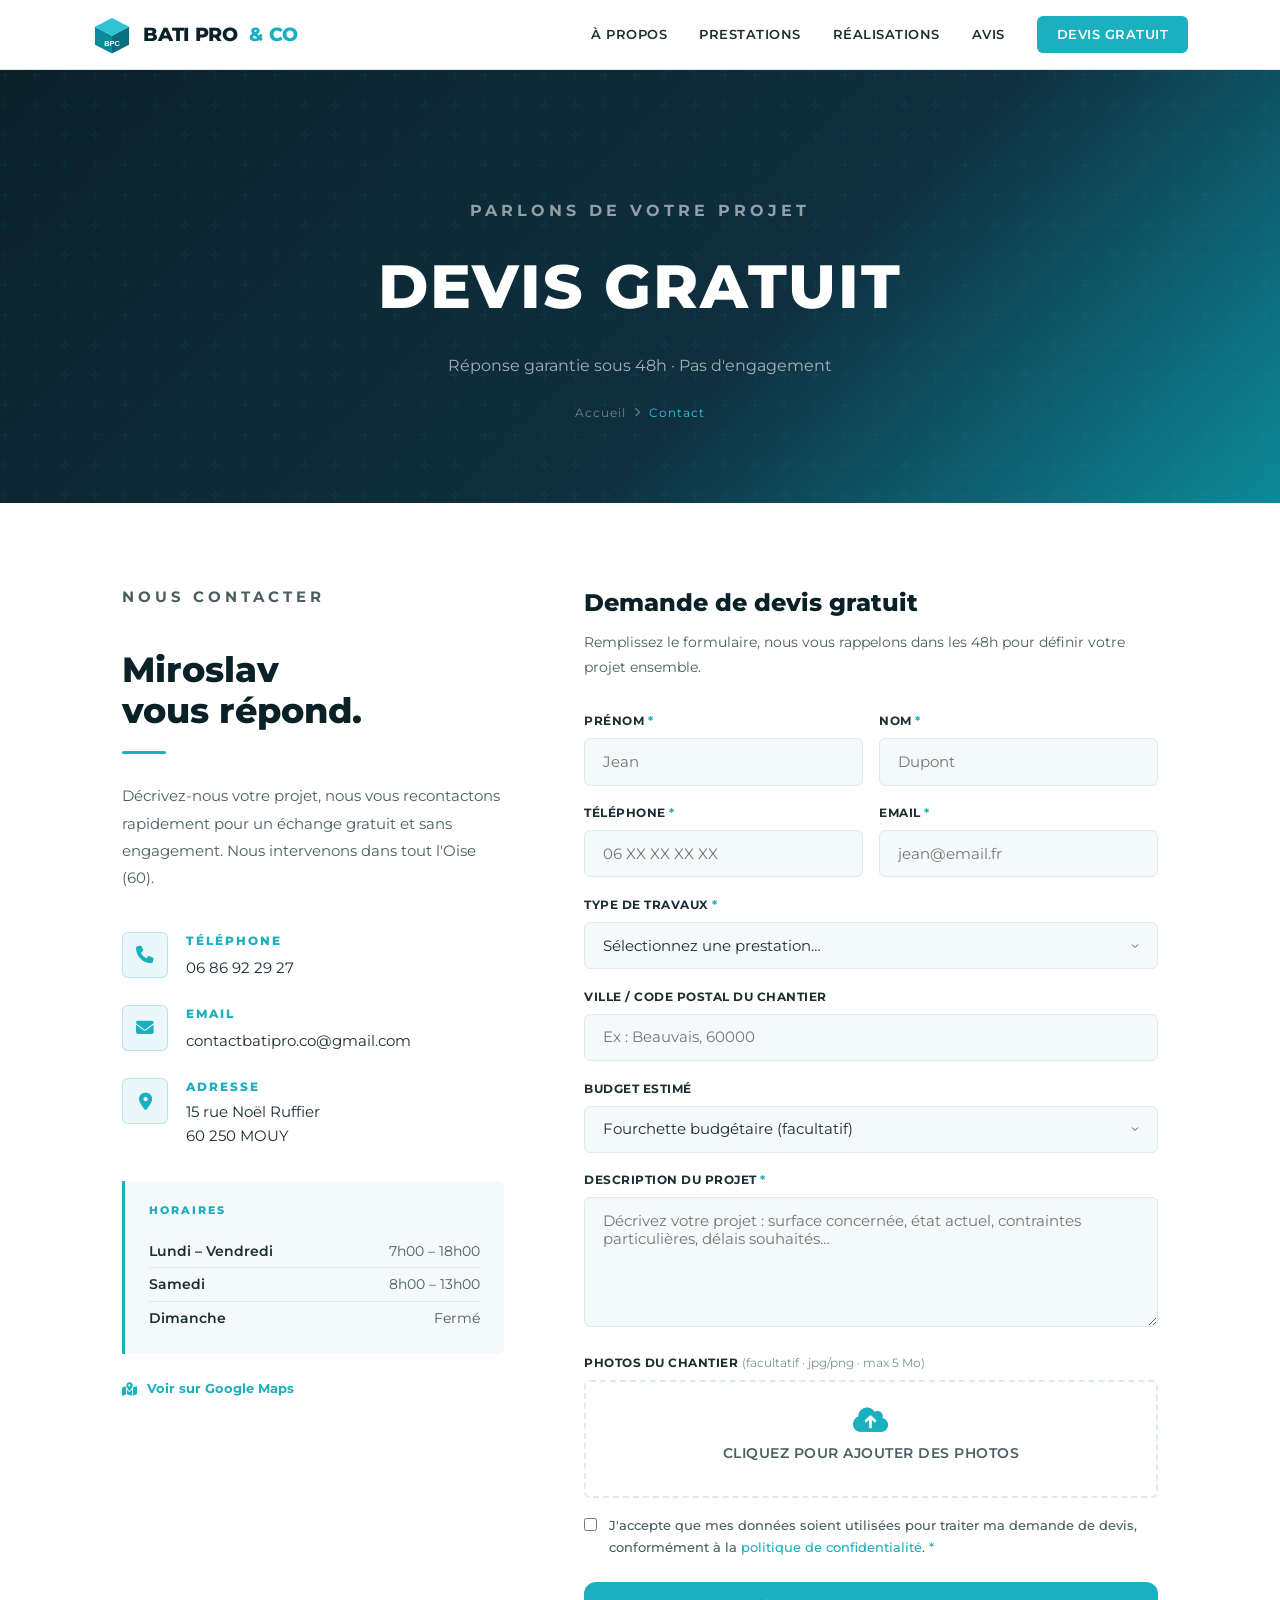
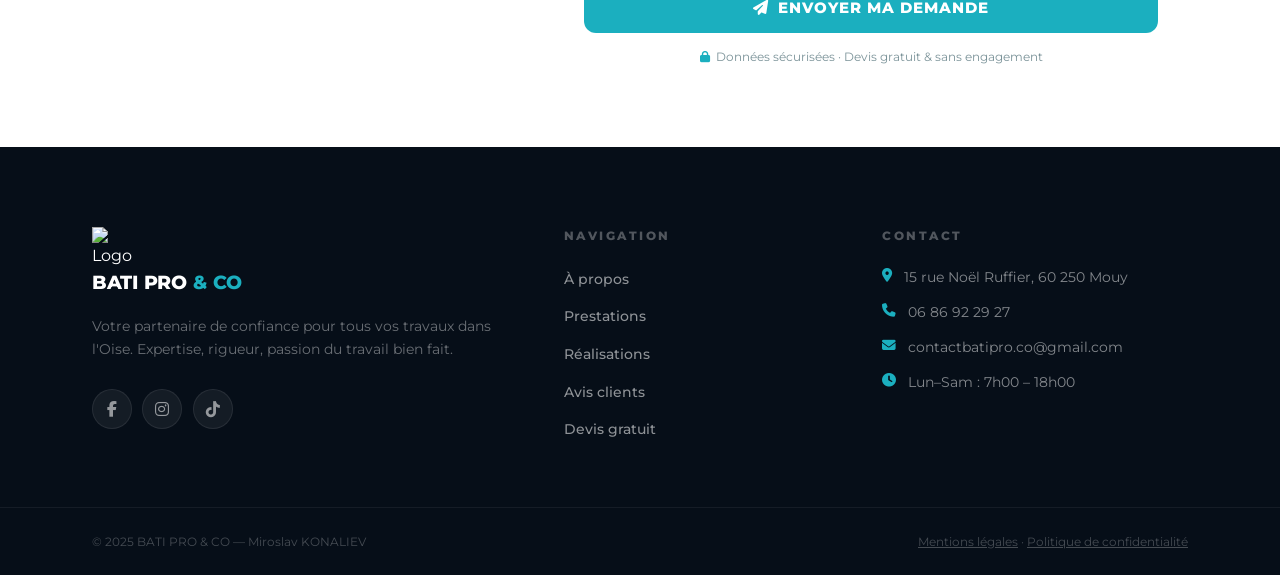
==== commit 71ee06c5: "Add files via upload" ====
--- a/contact.html
+++ b/contact.html
@@ -3,80 +3,9 @@
 <head>
     <meta charset="UTF-8">
     <meta name="viewport" content="width=device-width, initial-scale=1.0">
-
-    <!-- ═══ SEO PRIMAIRE ═══ -->
-    <title>Devis Gratuit – BATI PRO & CO | Contactez-nous – Mouy, Oise</title>
-    <meta name="description" content="Demandez votre devis gratuit à BATI PRO & CO. Rénovation, gros œuvre, isolation – Mouy et toute l'Oise (60). Réponse sous 48h – 06 86 92 29 27">
-    <meta name="author"  content="BATI PRO & CO – Miroslav KONALIEV">
-    <meta name="robots"  content="noindex, follow">
-    <meta name="theme-color" content="#1BAFBF">
-    <link rel="canonical" href="https://www.batipro-and-co.fr/contact.html">
-
-    <!-- ═══ OPEN GRAPH ═══ -->
-    <meta property="og:type"        content="website">
-    <meta property="og:locale"      content="fr_FR">
-    <meta property="og:site_name"   content="BATI PRO & CO">
-    <meta property="og:url"         content="https://www.batipro-and-co.fr/contact.html">
-    <meta property="og:title"       content="Devis Gratuit – BATI PRO & CO | Mouy, Oise (60)">
-    <meta property="og:description" content="Demandez votre devis gratuitement. Réponse sous 48h – 06 86 92 29 27.">
-    <meta property="og:image"       content="https://www.batipro-and-co.fr/images/og-image.jpg">
-    <meta property="og:image:alt"   content="BATI PRO & CO – Devis gratuit">
-
-    <!-- ═══ TWITTER CARD ═══ -->
-    <meta name="twitter:card"        content="summary_large_image">
-    <meta name="twitter:title"       content="Devis Gratuit – BATI PRO & CO | Mouy, Oise">
-    <meta name="twitter:description" content="Devis gratuit sous 48h. Rénovation, gros œuvre, isolation RGE – Oise (60).">
-    <meta name="twitter:image"       content="https://www.batipro-and-co.fr/images/og-image.jpg">
-
-    <!-- ═══ SCHEMA.ORG — FAQ (boost visibilité Google) ═══ -->
-    <script type="application/ld+json">
-    {
-      "@context": "https://schema.org",
-      "@type": "FAQPage",
-      "mainEntity": [
-        {
-          "@type": "Question",
-          "name": "Quel est le délai pour obtenir un devis ?",
-          "acceptedAnswer": {
-            "@type": "Answer",
-            "text": "Nous vous recontactons sous 48h après réception de votre demande pour fixer un rendez-vous sur chantier. Le devis est entièrement gratuit et sans engagement."
-          }
-        },
-        {
-          "@type": "Question",
-          "name": "BATI PRO & CO intervient dans quelles zones ?",
-          "acceptedAnswer": {
-            "@type": "Answer",
-            "text": "Nous intervenons principalement dans l'Oise (60) et le Val-d'Oise (95). Basés à Mouy, nous couvrons Beauvais, Creil, Compiègne, Senlis et leurs environs."
-          }
-        },
-        {
-          "@type": "Question",
-          "name": "Êtes-vous certifié RGE pour l'isolation ?",
-          "acceptedAnswer": {
-            "@type": "Answer",
-            "text": "Oui, BATI PRO & CO est certifié RGE (Reconnu Garant de l'Environnement), ce qui vous permet de bénéficier des aides MaPrimeRénov' et CEE pour vos travaux d'isolation."
-          }
-        },
-        {
-          "@type": "Question",
-          "name": "Proposez-vous une garantie sur vos travaux ?",
-          "acceptedAnswer": {
-            "@type": "Answer",
-            "text": "Tous nos travaux de construction et gros œuvre sont couverts par la garantie décennale obligatoire. Nous sommes assurés et nos chantiers respectent les normes DTU en vigueur."
-          }
-        }
-      ]
-    }
-    </script>
-
-    <!-- ═══ FAVICON ═══ -->
-    <link rel="icon"             type="image/png" href="images/favicon.png">
-    <link rel="apple-touch-icon"                  href="images/favicon.png">
-
-    <!-- ═══ POLICES ═══ -->
+    <title>Contact & Devis – BATI PRO & CO | Mouy, Oise (60)</title>
+    <meta name="description" content="Contactez BATI PRO & CO pour un devis gratuit. Rénovation, gros œuvre, isolation – Mouy et toute l'Oise. Réponse sous 48h.">
     <link rel="preconnect" href="https://fonts.googleapis.com">
-    <link rel="preconnect" href="https://fonts.gstatic.com" crossorigin>
     <link href="https://fonts.googleapis.com/css2?family=Montserrat:wght@300;400;500;600;700;800&display=swap" rel="stylesheet">
     <link href="https://cdnjs.cloudflare.com/ajax/libs/font-awesome/6.5.0/css/all.min.css" rel="stylesheet">
     <link rel="stylesheet" href="style.css">
@@ -295,6 +224,7 @@
 <footer class="footer fade-in">
     <div class="footer-inner">
         <div class="footer-brand">
+            <img src="images/logo-bpc.svg" alt="Logo BPC" class="brand-logo" width="40" height="40">
             <span class="brand-name">BATI PRO</span><span class="brand-amp"> &amp; CO</span>
             <p>Votre partenaire de confiance pour tous vos travaux dans l'Oise. Expertise, rigueur, passion du travail bien fait.</p>
             <div class="footer-socials">
@@ -323,7 +253,7 @@
     </div>
     <div class="footer-bottom">
         <div class="footer-bottom-inner">
-            <p>© 2026 BATI PRO &amp; CO — Miroslav KONALIEV</p>
+            <p>© 2025 BATI PRO &amp; CO — Miroslav KONALIEV</p>
             <p><a href="mentions-legales.html">Mentions légales</a> · <a href="mentions-legales.html">Politique de confidentialité</a></p>
         </div>
     </div>
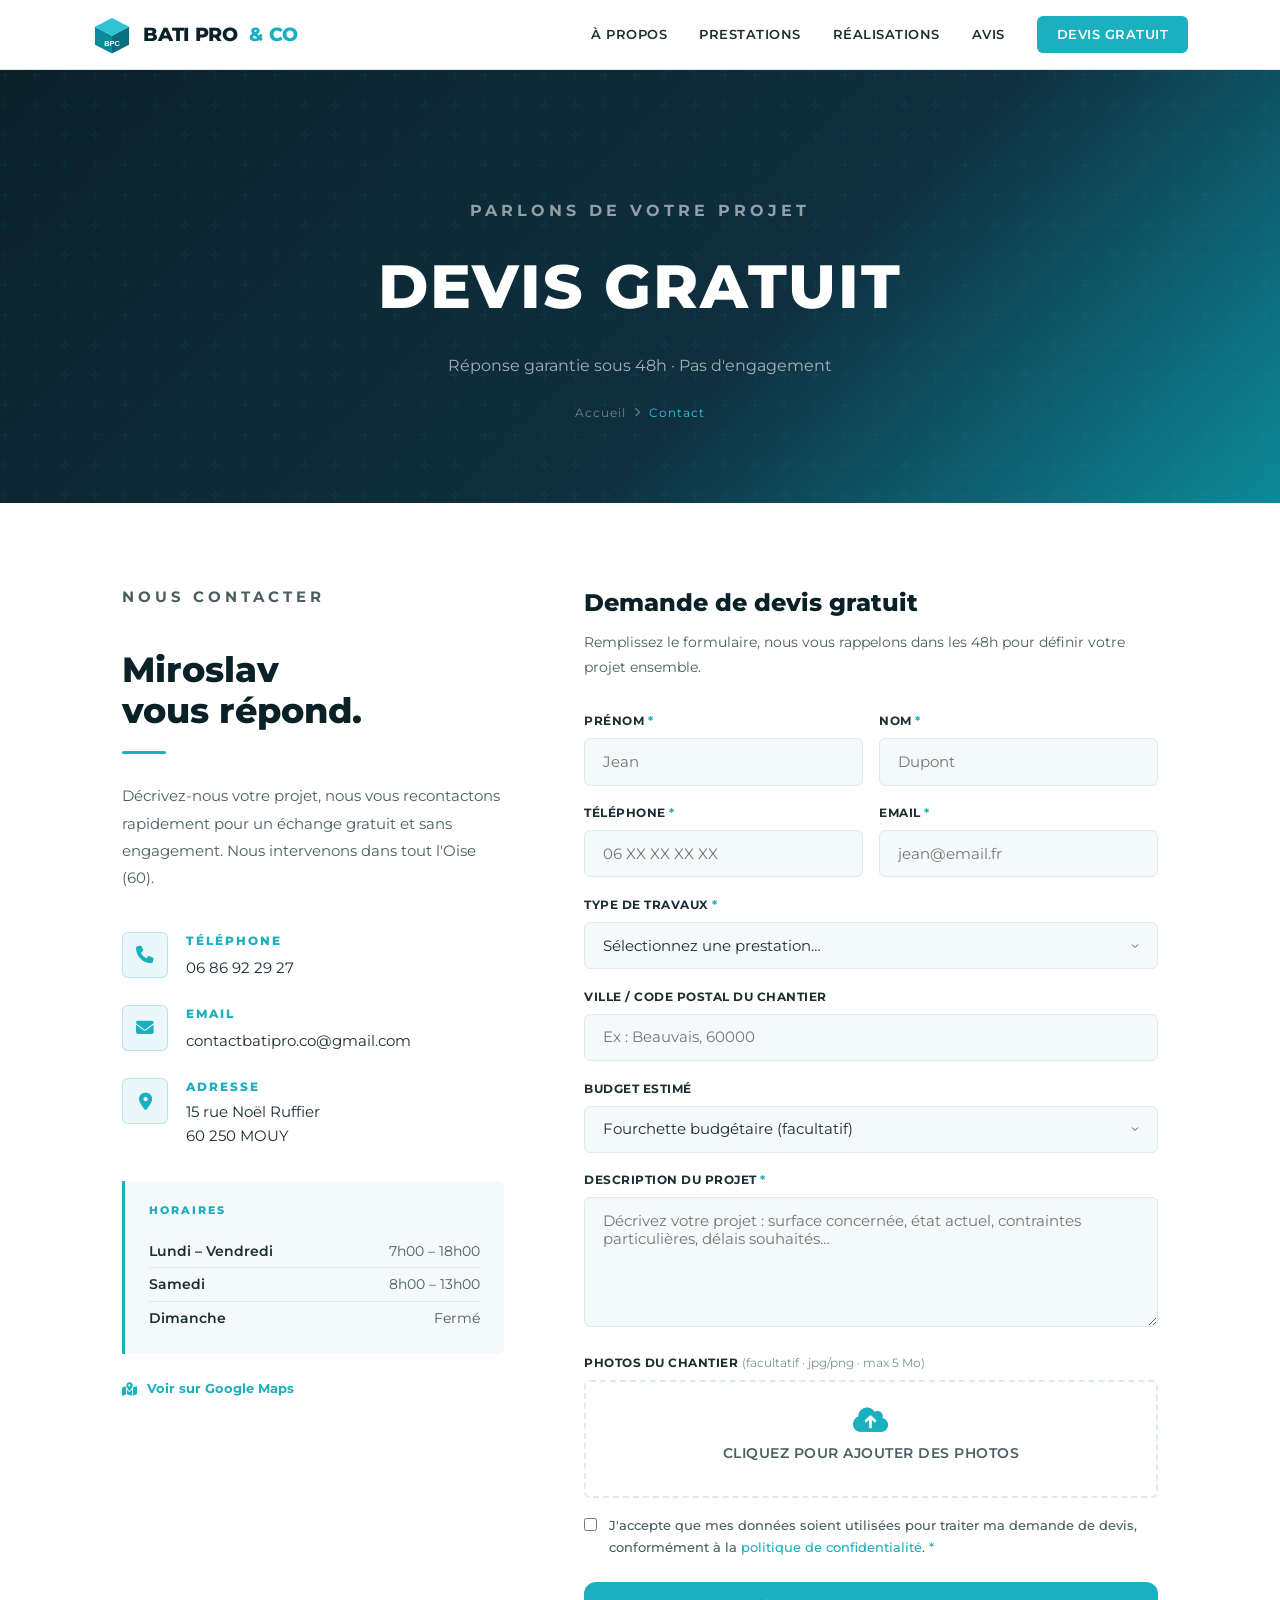
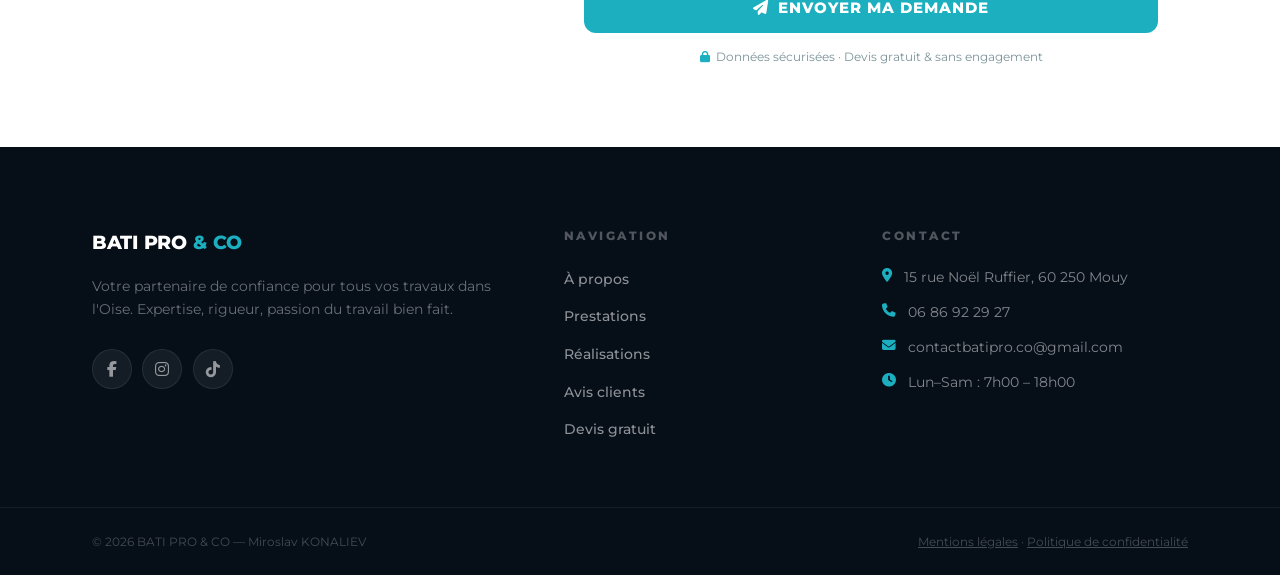
==== commit 3336dfa5: "Add files via upload" ====
--- a/contact.html
+++ b/contact.html
@@ -3,9 +3,80 @@
 <head>
     <meta charset="UTF-8">
     <meta name="viewport" content="width=device-width, initial-scale=1.0">
-    <title>Contact & Devis – BATI PRO & CO | Mouy, Oise (60)</title>
-    <meta name="description" content="Contactez BATI PRO & CO pour un devis gratuit. Rénovation, gros œuvre, isolation – Mouy et toute l'Oise. Réponse sous 48h.">
+
+    <!-- ═══ SEO PRIMAIRE ═══ -->
+    <title>Devis Gratuit – BATI PRO & CO | Contactez-nous – Mouy, Oise</title>
+    <meta name="description" content="Demandez votre devis gratuit à BATI PRO & CO. Rénovation, gros œuvre, isolation – Mouy et toute l'Oise (60). Réponse sous 48h – 06 86 92 29 27">
+    <meta name="author"  content="BATI PRO & CO – Miroslav KONALIEV">
+    <meta name="robots"  content="noindex, follow">
+    <meta name="theme-color" content="#1BAFBF">
+    <link rel="canonical" href="https://www.batipro-and-co.fr/contact.html">
+
+    <!-- ═══ OPEN GRAPH ═══ -->
+    <meta property="og:type"        content="website">
+    <meta property="og:locale"      content="fr_FR">
+    <meta property="og:site_name"   content="BATI PRO & CO">
+    <meta property="og:url"         content="https://www.batipro-and-co.fr/contact.html">
+    <meta property="og:title"       content="Devis Gratuit – BATI PRO & CO | Mouy, Oise (60)">
+    <meta property="og:description" content="Demandez votre devis gratuitement. Réponse sous 48h – 06 86 92 29 27.">
+    <meta property="og:image"       content="https://www.batipro-and-co.fr/images/og-image.jpg">
+    <meta property="og:image:alt"   content="BATI PRO & CO – Devis gratuit">
+
+    <!-- ═══ TWITTER CARD ═══ -->
+    <meta name="twitter:card"        content="summary_large_image">
+    <meta name="twitter:title"       content="Devis Gratuit – BATI PRO & CO | Mouy, Oise">
+    <meta name="twitter:description" content="Devis gratuit sous 48h. Rénovation, gros œuvre, isolation RGE – Oise (60).">
+    <meta name="twitter:image"       content="https://www.batipro-and-co.fr/images/og-image.jpg">
+
+    <!-- ═══ SCHEMA.ORG — FAQ (boost visibilité Google) ═══ -->
+    <script type="application/ld+json">
+    {
+      "@context": "https://schema.org",
+      "@type": "FAQPage",
+      "mainEntity": [
+        {
+          "@type": "Question",
+          "name": "Quel est le délai pour obtenir un devis ?",
+          "acceptedAnswer": {
+            "@type": "Answer",
+            "text": "Nous vous recontactons sous 48h après réception de votre demande pour fixer un rendez-vous sur chantier. Le devis est entièrement gratuit et sans engagement."
+          }
+        },
+        {
+          "@type": "Question",
+          "name": "BATI PRO & CO intervient dans quelles zones ?",
+          "acceptedAnswer": {
+            "@type": "Answer",
+            "text": "Nous intervenons principalement dans l'Oise (60) et le Val-d'Oise (95). Basés à Mouy, nous couvrons Beauvais, Creil, Compiègne, Senlis et leurs environs."
+          }
+        },
+        {
+          "@type": "Question",
+          "name": "Êtes-vous certifié RGE pour l'isolation ?",
+          "acceptedAnswer": {
+            "@type": "Answer",
+            "text": "Oui, BATI PRO & CO est certifié RGE (Reconnu Garant de l'Environnement), ce qui vous permet de bénéficier des aides MaPrimeRénov' et CEE pour vos travaux d'isolation."
+          }
+        },
+        {
+          "@type": "Question",
+          "name": "Proposez-vous une garantie sur vos travaux ?",
+          "acceptedAnswer": {
+            "@type": "Answer",
+            "text": "Tous nos travaux de construction et gros œuvre sont couverts par la garantie décennale obligatoire. Nous sommes assurés et nos chantiers respectent les normes DTU en vigueur."
+          }
+        }
+      ]
+    }
+    </script>
+
+    <!-- ═══ FAVICON ═══ -->
+    <link rel="icon"             type="image/png" href="images/favicon.png">
+    <link rel="apple-touch-icon"                  href="images/favicon.png">
+
+    <!-- ═══ POLICES ═══ -->
     <link rel="preconnect" href="https://fonts.googleapis.com">
+    <link rel="preconnect" href="https://fonts.gstatic.com" crossorigin>
     <link href="https://fonts.googleapis.com/css2?family=Montserrat:wght@300;400;500;600;700;800&display=swap" rel="stylesheet">
     <link href="https://cdnjs.cloudflare.com/ajax/libs/font-awesome/6.5.0/css/all.min.css" rel="stylesheet">
     <link rel="stylesheet" href="style.css">
@@ -224,7 +295,6 @@
 <footer class="footer fade-in">
     <div class="footer-inner">
         <div class="footer-brand">
-            <img src="images/logo-bpc.svg" alt="Logo BPC" class="brand-logo" width="40" height="40">
             <span class="brand-name">BATI PRO</span><span class="brand-amp"> &amp; CO</span>
             <p>Votre partenaire de confiance pour tous vos travaux dans l'Oise. Expertise, rigueur, passion du travail bien fait.</p>
             <div class="footer-socials">
@@ -253,7 +323,7 @@
     </div>
     <div class="footer-bottom">
         <div class="footer-bottom-inner">
-            <p>© 2025 BATI PRO &amp; CO — Miroslav KONALIEV</p>
+            <p>© 2026 BATI PRO &amp; CO — Miroslav KONALIEV</p>
             <p><a href="mentions-legales.html">Mentions légales</a> · <a href="mentions-legales.html">Politique de confidentialité</a></p>
         </div>
     </div>
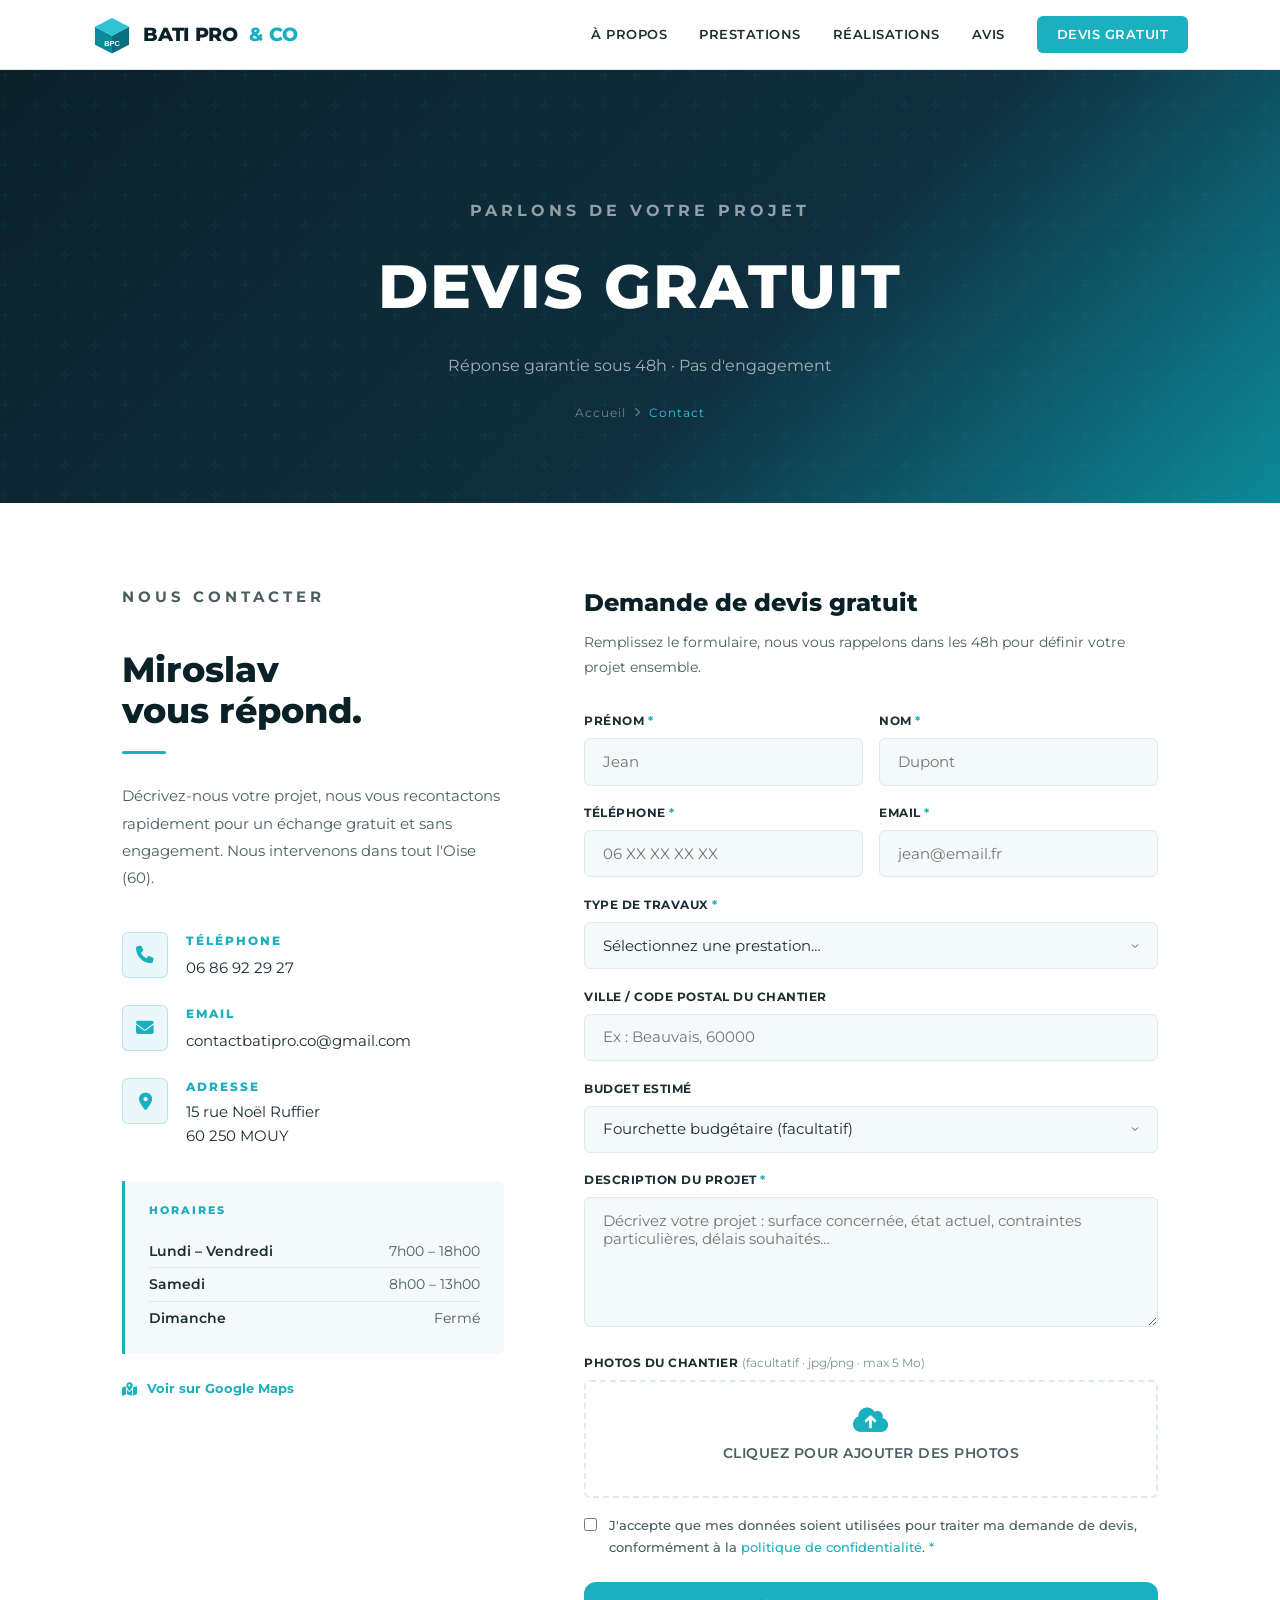
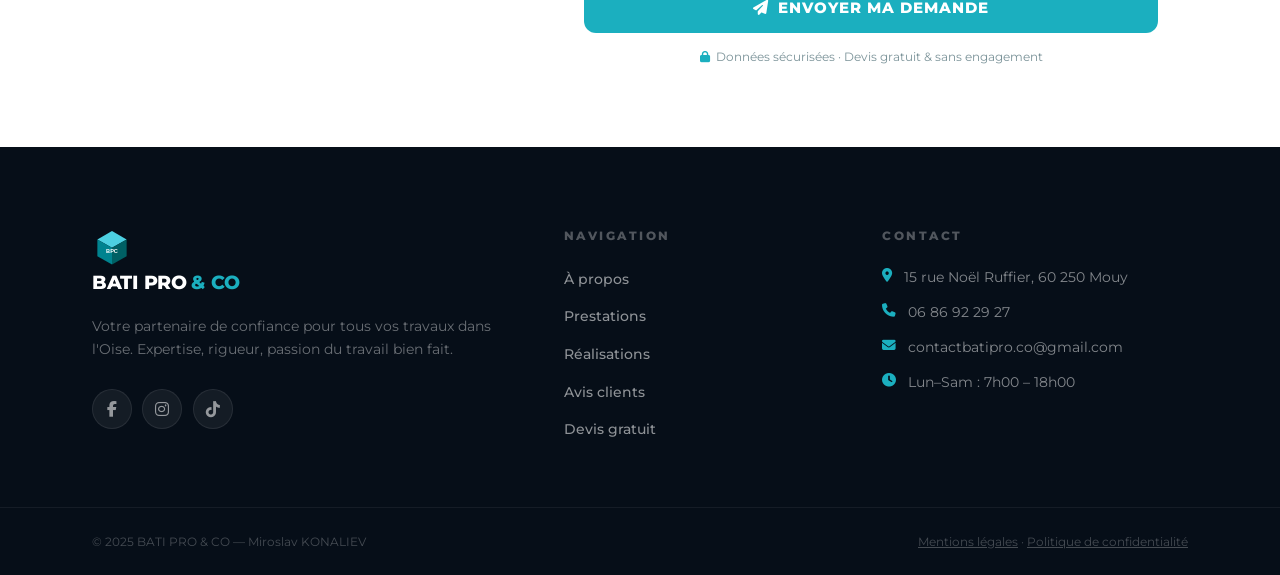
==== commit 48d484a0: "Add files via upload" ====
--- a/contact.html
+++ b/contact.html
@@ -295,9 +295,12 @@
 <footer class="footer fade-in">
     <div class="footer-inner">
         <div class="footer-brand">
-            <span class="brand-name">BATI PRO</span><span class="brand-amp"> &amp; CO</span>
+            <img src="images/logo-bpc.svg" alt="Logo BPC" class="brand-logo" width="40" height="40">
+            <span class="brand-name">BATI PRO</span>
+            <span class="brand-amp">&amp; CO</span>
             <p>Votre partenaire de confiance pour tous vos travaux dans l'Oise. Expertise, rigueur, passion du travail bien fait.</p>
             <div class="footer-socials">
+                <!-- Remplacez href="#" par vos vrais liens -->
                 <a href="#" aria-label="Facebook"><i class="fa-brands fa-facebook-f"></i></a>
                 <a href="#" aria-label="Instagram"><i class="fa-brands fa-instagram"></i></a>
                 <a href="#" aria-label="TikTok"><i class="fa-brands fa-tiktok"></i></a>
@@ -306,10 +309,10 @@
         <div class="footer-nav">
             <h4>Navigation</h4>
             <ul>
-                <li><a href="index.html#apropos">À propos</a></li>
-                <li><a href="index.html#prestations">Prestations</a></li>
+                <li><a href="#apropos">À propos</a></li>
+                <li><a href="#prestations">Prestations</a></li>
                 <li><a href="realisations.html">Réalisations</a></li>
-                <li><a href="index.html#avis">Avis clients</a></li>
+                <li><a href="#avis">Avis clients</a></li>
                 <li><a href="contact.html">Devis gratuit</a></li>
             </ul>
         </div>
@@ -323,7 +326,7 @@
     </div>
     <div class="footer-bottom">
         <div class="footer-bottom-inner">
-            <p>© 2026 BATI PRO &amp; CO — Miroslav KONALIEV</p>
+            <p>© 2025 BATI PRO &amp; CO — Miroslav KONALIEV</p>
             <p><a href="mentions-legales.html">Mentions légales</a> · <a href="mentions-legales.html">Politique de confidentialité</a></p>
         </div>
     </div>
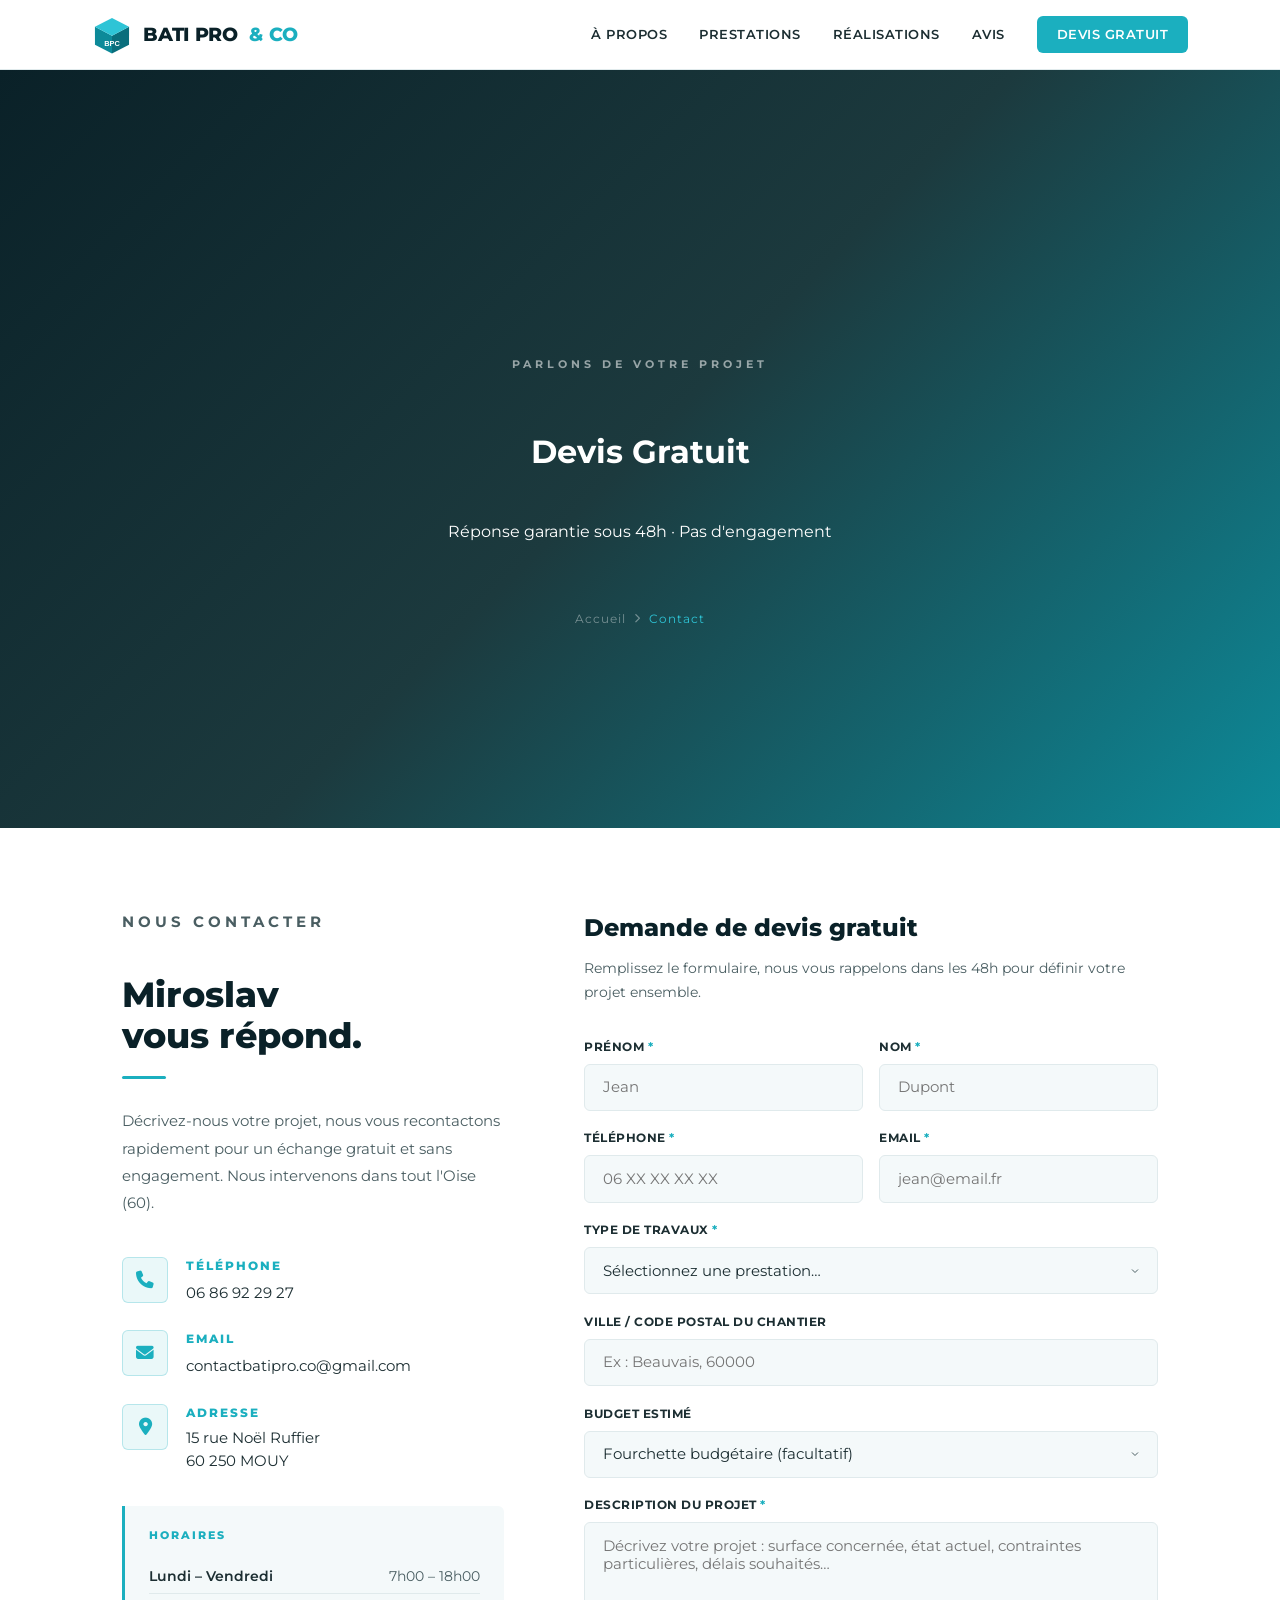
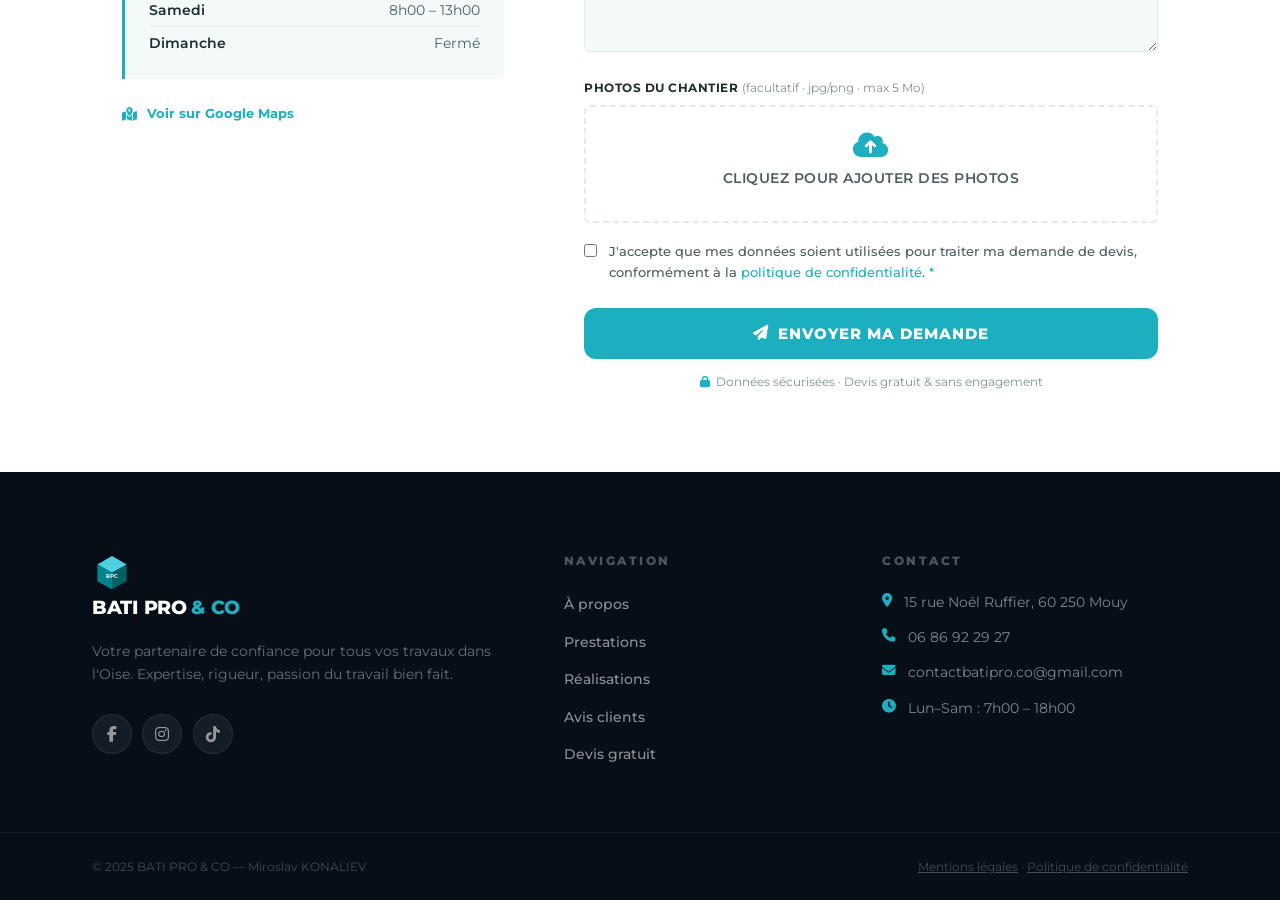
==== commit 8658a625: "Add files via upload" ====
--- a/contact.html
+++ b/contact.html
@@ -75,11 +75,94 @@
     <link rel="apple-touch-icon"                  href="images/favicon.png">
 
     <!-- ═══ POLICES ═══ -->
+    <!-- ═══ POLICES ASYNC (non-bloquant) ═══ -->
     <link rel="preconnect" href="https://fonts.googleapis.com">
     <link rel="preconnect" href="https://fonts.gstatic.com" crossorigin>
-    <link href="https://fonts.googleapis.com/css2?family=Montserrat:wght@300;400;500;600;700;800&display=swap" rel="stylesheet">
-    <link href="https://cdnjs.cloudflare.com/ajax/libs/font-awesome/6.5.0/css/all.min.css" rel="stylesheet">
-    <link rel="stylesheet" href="style.css">
+    <link rel="preload" as="style" href="https://fonts.googleapis.com/css2?family=Montserrat:wght@300;400;500;600;700;800&display=swap">
+    <link rel="stylesheet" href="https://fonts.googleapis.com/css2?family=Montserrat:wght@300;400;500;600;700;800&display=swap" media="print" onload="this.media='all'">
+    <noscript><link rel="stylesheet" href="https://fonts.googleapis.com/css2?family=Montserrat:wght@300;400;500;600;700;800&display=swap"></noscript>
+
+    <!-- ═══ FONT AWESOME ASYNC (non-bloquant, économie ~950ms) ═══ -->
+    <link rel="preload" as="style" href="https://cdnjs.cloudflare.com/ajax/libs/font-awesome/6.5.0/css/all.min.css">
+    <link rel="stylesheet" href="https://cdnjs.cloudflare.com/ajax/libs/font-awesome/6.5.0/css/all.min.css" media="print" onload="this.media='all'">
+    <noscript><link rel="stylesheet" href="https://cdnjs.cloudflare.com/ajax/libs/font-awesome/6.5.0/css/all.min.css"></noscript>
+    <!-- ═══ PRELOAD LCP ═══ -->
+
+    <!-- ═══ CSS CRITIQUE INLINE (0ms bloquant) ═══ -->
+    <style>@font-face{font-family:'Montserrat';font-display:swap;}
+:root{--c-teal:#1BAFBF;--c-teal-d:#0D8A99;--c-teal-l:#2EC4D6;--c-navy:#0A2128;--c-ink:#1C2E32;--c-slate:#4A5E62;--c-muted:#7A9298;--c-border:#E0EAEC;--c-bg:#F4F9FA;--c-white:#FFFFFF;--f-display:'Montserrat',sans-serif;--f-body:'Montserrat',sans-serif;--r-sm:6px;--r-md:12px;--r-lg:20px;--shadow-sm:0 2px 8px rgba(10,33,40,.06);--shadow-md:0 8px 24px rgba(10,33,40,.10);--shadow-lg:0 20px 48px rgba(10,33,40,.14);--nav-h:70px;--wrap:1160px;}
+*,*::before,*::after{margin:0;padding:0;box-sizing:border-box;}
+html{scroll-behavior:smooth;-webkit-font-smoothing:antialiased;}
+body{font-family:var(--f-body);color:var(--c-ink);background:var(--c-white);line-height:1.65;}
+img{display:block;max-width:100%;object-fit:cover;}
+a{color:inherit;text-decoration:none;}
+ul{list-style:none;}
+button{font-family:inherit;cursor:pointer;border:none;background:none;}
+.wrap{max-width:var(--wrap);margin:0 auto;padding:0 2rem;}
+.btn-cta{display:inline-flex;align-items:center;gap:.6rem;background:var(--c-teal);color:#fff;font-weight:700;font-size:.9rem;padding:.9rem 2rem;border-radius:var(--r-md);transition:background .22s,transform .18s;white-space:nowrap;letter-spacing:.3px;}
+.btn-cta:hover{background:var(--c-teal-d);transform:translateY(-2px);}
+.btn-ghost{display:inline-flex;align-items:center;gap:.6rem;color:rgba(255,255,255,.85);font-weight:600;font-size:.9rem;padding:.9rem 1.5rem;border-radius:var(--r-md);border:1.5px solid rgba(255,255,255,.28);transition:border-color .2s,background .2s;white-space:nowrap;}
+.btn-ghost:hover{border-color:rgba(255,255,255,.7);background:rgba(255,255,255,.08);}
+.header{position:sticky;top:0;z-index:900;height:var(--nav-h);background:rgba(255,255,255,.97);border-bottom:1px solid var(--c-border);backdrop-filter:blur(12px);transition:box-shadow .3s;}
+.header.is-scrolled{box-shadow:var(--shadow-md);}
+.nav-inner{max-width:var(--wrap);margin:0 auto;padding:0 2rem;height:100%;display:flex;align-items:center;justify-content:space-between;gap:1.5rem;}
+.brand{display:flex;align-items:center;gap:.7rem;text-decoration:none;}
+.brand-logo{flex-shrink:0;}
+.brand-name{font-family:var(--f-display);font-size:1.2rem;font-weight:800;color:var(--c-navy);letter-spacing:-.3px;}
+.brand-amp{font-family:var(--f-display);font-size:1.2rem;font-weight:800;color:var(--c-teal);}
+.nav-links{display:flex;align-items:center;gap:2rem;}
+.nav-links a{position:relative;color:var(--c-ink);font-family:var(--f-display);font-size:.82rem;font-weight:600;letter-spacing:.5px;text-transform:uppercase;transition:color .2s;}
+.nav-links a::after{content:'';position:absolute;bottom:-4px;left:0;width:0;height:2px;background:var(--c-teal);transition:width .25s;border-radius:2px;}
+.nav-links a:hover{color:var(--c-teal);}
+.nav-links a:hover::after,.nav-links a.active::after{width:100%;}
+.nav-links a.active{color:var(--c-teal);}
+.nav-btn{background:var(--c-teal)!important;color:#fff!important;padding:.5rem 1.25rem;border-radius:var(--r-sm);font-size:.8rem!important;transition:background .2s!important;}
+.nav-btn::after{display:none!important;}
+.nav-btn:hover{background:var(--c-teal-d)!important;}
+.burger{display:none;flex-direction:column;justify-content:center;gap:5px;width:38px;height:38px;padding:5px;}
+.burger span{display:block;width:100%;height:2px;background:var(--c-ink);border-radius:2px;transition:transform .3s,opacity .3s;}
+.burger.is-open span:nth-child(1){transform:translateY(7px) rotate(45deg);}
+.burger.is-open span:nth-child(2){opacity:0;}
+.burger.is-open span:nth-child(3){transform:translateY(-7px) rotate(-45deg);}
+.nav-backdrop{display:none;position:fixed;inset:0;background:rgba(0,0,0,.35);z-index:800;}
+.nav-backdrop.is-open{display:block;}
+.hero{margin-top:0;min-height:92vh;background:linear-gradient(135deg,var(--c-navy) 0%,#1c3a3e 50%,var(--c-teal-d) 100%);display:flex;align-items:center;justify-content:center;text-align:center;position:relative;overflow:hidden;padding-top:var(--nav-h);}
+.hero-bg{position:absolute;inset:0;background:linear-gradient(135deg,rgba(10,33,40,.90) 35%,rgba(27,175,191,.40) 100%),url('images/facade-pierre-reconstruction.jpg') center/cover no-repeat;z-index:0;}
+.hero-inner{position:relative;z-index:1;max-width:var(--wrap);margin:0 auto;padding:5rem 2rem 4rem;display:flex;flex-direction:column;gap:2.5rem;}
+.hero-label{display:inline-flex;align-items:center;gap:.5rem;font-size:.72rem;font-weight:700;letter-spacing:3px;text-transform:uppercase;color:rgba(255,255,255,.6);}
+.dot{width:8px;height:8px;background:var(--c-teal);border-radius:50%;display:inline-block;animation:pulse 2s infinite;}
+@keyframes pulse{0%,100%{box-shadow:0 0 0 0 rgba(27,175,191,.5);}50%{box-shadow:0 0 0 6px rgba(27,175,191,0);}}
+.hero-text h1{font-family:var(--f-display);font-size:clamp(2.8rem,6.5vw,5.2rem);font-weight:800;line-height:1.04;margin-bottom:1.25rem;max-width:700px;color:#fff;}
+.hero-text h1 em{font-style:normal;color:var(--c-teal-l);}
+.hero-text p{font-size:clamp(.95rem,2vw,1.1rem);color:rgba(255,255,255,.7);max-width:520px;margin-bottom:2.5rem;font-weight:400;}
+.hero-actions{display:flex;flex-wrap:wrap;gap:1rem;}
+.trust-bar{background:var(--c-navy);color:#fff;}
+.trust-inner{max-width:var(--wrap);margin:0 auto;padding:0 2rem;display:flex;justify-content:center;flex-wrap:wrap;}
+.trust-item{display:flex;align-items:center;gap:.6rem;padding:1rem 1.75rem;font-size:.78rem;font-weight:600;color:rgba(255,255,255,.75);letter-spacing:.3px;}
+.trust-item i{color:var(--c-teal);font-size:.9rem;}
+.trust-sep{width:1px;height:18px;background:rgba(255,255,255,.12);align-self:center;}
+.mobile-cta{display:none;position:fixed;bottom:0;left:0;right:0;z-index:999;padding:.85rem 1rem;background:var(--c-white);border-top:1px solid var(--c-border);box-shadow:0 -4px 20px rgba(0,0,0,.1);gap:.75rem;}
+.mc-call{flex:1;display:flex;align-items:center;justify-content:center;gap:.5rem;padding:.85rem;background:var(--c-navy);color:#fff;font-weight:700;font-size:.85rem;border-radius:var(--r-sm);}
+.mc-devis{flex:1.3;display:flex;align-items:center;justify-content:center;padding:.85rem;background:var(--c-teal);color:#fff;font-weight:700;font-size:.85rem;border-radius:var(--r-sm);transition:background .2s;}
+.mc-devis:hover{background:var(--c-teal-d);}
+@media(max-width:768px){.burger{display:flex;}.nav-links{position:fixed;top:0;right:-100%;width:min(300px,82vw);height:100dvh;background:var(--c-white);flex-direction:column;align-items:flex-start;padding:calc(var(--nav-h) + 1.5rem) 2rem 2rem;gap:0;z-index:850;transition:right .35s cubic-bezier(.4,0,.2,1);box-shadow:-12px 0 40px rgba(0,0,0,.12);border-left:1px solid var(--c-border);}.nav-links.is-open{right:0;}.nav-links a{display:block;padding:1rem 0;font-size:.9rem;border-bottom:1px solid var(--c-border);width:100%;}.nav-links a::after{display:none;}.nav-btn{margin-top:1.25rem;width:100%;text-align:center;padding:.8rem!important;}.hero{min-height:auto;padding:2rem 0 4rem;}.hero-inner{padding:3rem 1.5rem 2rem;gap:2rem;}.hero-actions{flex-direction:column;}.hero-actions a{width:100%;justify-content:center;}.trust-item{padding:.85rem 1rem;font-size:.72rem;}.trust-sep{display:none;}.mobile-cta{display:flex;}}</style>
+    <!-- ═══ CSS COMPLET — chargé après rendu initial ═══ -->
+    <script>
+    // Charge style.css sans bloquer le rendu ni le bfcache
+    (function(){
+      var d=document,l=d.createElement('link');
+      l.rel='stylesheet';l.href='style-contact.css';
+      d.head.appendChild(l);
+      // Restauration bfcache
+      window.addEventListener('pageshow',function(e){
+        if(e.persisted && !d.querySelector('link[href="style.css"]')){
+          var r=d.createElement('link');r.rel='stylesheet';r.href='style-contact.css';
+          d.head.appendChild(r);
+        }
+      });
+    })();
+    </script>
+    <noscript><link rel="stylesheet" href="style-contact.css"></noscript>
 </head>
 <body>
 
@@ -112,8 +195,8 @@
 
 
 <!-- ══ PAGE HERO ══ -->
-<div class="page-hero fade-in">
-    <div class="page-hero-inner">
+<div class="hero fade-in">
+    <div class="hero-inner">
         <p class="section-eyebrow" style="color:rgba(255,255,255,.55);">Parlons de votre projet</p>
         <h1>Devis Gratuit</h1>
         <p>Réponse garantie sous 48h · Pas d'engagement</p>
@@ -139,7 +222,7 @@
         <div class="contact-item">
             <div class="contact-icon"><i class="fa-solid fa-phone"></i></div>
             <div>
-                <h4>Téléphone</h4>
+                <h3>Téléphone</h3>
                 <a href="tel:0686922927">06 86 92 29 27</a>
             </div>
         </div>
@@ -147,7 +230,7 @@
         <div class="contact-item">
             <div class="contact-icon"><i class="fa-solid fa-envelope"></i></div>
             <div>
-                <h4>Email</h4>
+                <h3>Email</h3>
                 <a href="mailto:contactbatipro.co@gmail.com">contactbatipro.co@gmail.com</a>
             </div>
         </div>
@@ -155,13 +238,13 @@
         <div class="contact-item">
             <div class="contact-icon"><i class="fa-solid fa-location-dot"></i></div>
             <div>
-                <h4>Adresse</h4>
+                <h3>Adresse</h3>
                 <p>15 rue Noël Ruffier<br>60 250 MOUY</p>
             </div>
         </div>
 
         <div class="horaires">
-            <h4>Horaires</h4>
+            <h3>Horaires</h3>
             <div class="horaire-row"><strong>Lundi – Vendredi</strong><span>7h00 – 18h00</span></div>
             <div class="horaire-row"><strong>Samedi</strong><span>8h00 – 13h00</span></div>
             <div class="horaire-row"><strong>Dimanche</strong><span>Fermé</span></div>
@@ -302,12 +385,12 @@
             <div class="footer-socials">
                 <!-- Remplacez href="#" par vos vrais liens -->
                 <a href="#" aria-label="Facebook"><i class="fa-brands fa-facebook-f"></i></a>
-                <a href="#" aria-label="Instagram"><i class="fa-brands fa-instagram"></i></a>
-                <a href="#" aria-label="TikTok"><i class="fa-brands fa-tiktok"></i></a>
+                <a href="https://www.instagram.com/batiproco?igsh=MXJzeXlwYWt3NGRhcw%3D%3D&utm_source=qr" aria-label="Instagram" target="_blank" rel="noopener"><i class="fa-brands fa-instagram"></i></a>
+                <a href="https://www.tiktok.com/@bati.pro.co?_r=1&_t=ZN-96H8leArA0s" aria-label="TikTok" target="_blank" rel="noopener"><i class="fa-brands fa-tiktok"></i></a>
             </div>
         </div>
         <div class="footer-nav">
-            <h4>Navigation</h4>
+            <h3>Navigation</h3>
             <ul>
                 <li><a href="#apropos">À propos</a></li>
                 <li><a href="#prestations">Prestations</a></li>
@@ -317,7 +400,7 @@
             </ul>
         </div>
         <div class="footer-contact">
-            <h4>Contact</h4>
+            <h3>Contact</h3>
             <p><i class="fa-solid fa-location-dot"></i> 15 rue Noël Ruffier, 60 250 Mouy</p>
             <p><i class="fa-solid fa-phone"></i><a href="tel:0686922927">06 86 92 29 27</a></p>
             <p><i class="fa-solid fa-envelope"></i><a href="mailto:contactbatipro.co@gmail.com">contactbatipro.co@gmail.com</a></p>
--- a/style-contact.css
+++ b/style-contact.css
@@ -0,0 +1,2 @@
+@font-face{font-family:'Montserrat';font-display:swap;}
+:root{--c-teal:#1BAFBF;--c-teal-d:#0D8A99;--c-teal-l:#2EC4D6;--c-navy:#0A2128;--c-ink:#1C2E32;--c-slate:#4A5E62;--c-muted:#7A9298;--c-border:#E0EAEC;--c-bg:#F4F9FA;--c-white:#FFFFFF;--f-display:'Montserrat',sans-serif;--f-body:'Montserrat',sans-serif;--r-sm:6px;--r-md:12px;--r-lg:20px;--shadow-sm:0 2px 8px rgba(10,33,40,.06);--shadow-md:0 8px 24px rgba(10,33,40,.10);--shadow-lg:0 20px 48px rgba(10,33,40,.14);--nav-h:70px;--wrap:1160px}*,*::before,*::after{margin:0;padding:0;box-sizing:border-box}html{scroll-behavior:smooth;-webkit-font-smoothing:antialiased}body{font-family:var(--f-body);color:var(--c-ink);background:var(--c-white);line-height:1.65}img{display:block;max-width:100%;object-fit:cover}a{color:inherit;text-decoration:none}ul{list-style:none}button{font-family:inherit;cursor:pointer;border:none;background:none}.wrap{max-width:var(--wrap);margin:0 auto;padding:0 2rem}.section-eyebrow{display:block;font-size:.7rem;font-weight:700;letter-spacing:4px;text-transform:uppercase;color:var(--c-teal);margin-bottom:.75rem}.section-eyebrow--light{color:rgba(255,255,255,.6)}.section-head{max-width:var(--wrap);margin:0 auto;padding:5rem 2rem 3rem;text-align:center}.section-head h2{font-family:var(--f-display);font-size:clamp(2rem,4.5vw,3rem);font-weight:800;line-height:1.1;color:var(--c-navy);margin-bottom:.75rem}.section-head--light h2{color:var(--c-white)}.section-sub{color:var(--c-slate);font-size:1rem;max-width:520px;margin:0 auto;font-weight:400}.section-head--light .section-sub{color:rgba(255,255,255,.65)}.btn-cta{display:inline-flex;align-items:center;gap:.6rem;background:var(--c-teal);color:#fff;font-weight:700;font-size:.9rem;padding:.9rem 2rem;border-radius:var(--r-md);transition:background .22s,transform .18s;white-space:nowrap;letter-spacing:.3px}.btn-cta:hover{background:var(--c-teal-d);transform:translateY(-2px)}.btn-ghost{display:inline-flex;align-items:center;gap:.6rem;color:rgba(255,255,255,.85);font-weight:600;font-size:.9rem;padding:.9rem 1.5rem;border-radius:var(--r-md);border:1.5px solid rgba(255,255,255,.28);transition:border-color .2s,background .2s;white-space:nowrap}.btn-ghost:hover{border-color:rgba(255,255,255,.7);background:rgba(255,255,255,.08)}.header{position:sticky;top:0;z-index:900;height:var(--nav-h);background:rgba(255,255,255,.97);border-bottom:1px solid var(--c-border);backdrop-filter:blur(12px);transition:box-shadow .3s}.header.is-scrolled{box-shadow:var(--shadow-md)}.nav-inner{max-width:var(--wrap);margin:0 auto;padding:0 2rem;height:100%;display:flex;align-items:center;justify-content:space-between;gap:1.5rem}.brand{display:flex;align-items:center;gap:.7rem;text-decoration:none}.brand-logo{flex-shrink:0}.brand-name{font-family:var(--f-display);font-size:1.2rem;font-weight:800;color:var(--c-navy);letter-spacing:-.3px}.brand-amp{font-family:var(--f-display);font-size:1.2rem;font-weight:800;color:var(--c-teal)}.nav-links{display:flex;align-items:center;gap:2rem}.nav-links a{font-size:.82rem;font-weight:600;color:var(--c-ink);letter-spacing:.5px;text-transform:uppercase;transition:color .2s;position:relative}.nav-links a::after{content:'';position:absolute;bottom:-4px;left:0;width:0;height:2px;background:var(--c-teal);transition:width .25s;border-radius:2px}.nav-links a:hover{color:var(--c-teal)}.nav-links a:hover::after{width:100%}.nav-links a.active{color:var(--c-teal)}.nav-links a.active::after{width:100%}.nav-btn{background:var(--c-teal) !important;color:#fff !important;padding:.5rem 1.25rem;border-radius:var(--r-sm);font-size:.8rem !important;transition:background .2s !important}.nav-btn::after{display:none !important}.nav-btn:hover{background:var(--c-teal-d) !important}.burger{display:none;flex-direction:column;justify-content:center;gap:5px;width:38px;height:38px;padding:5px}.burger span{display:block;width:100%;height:2px;background:var(--c-ink);border-radius:2px;transition:transform .3s,opacity .3s}.burger.is-open span:nth-child(1){transform:translateY(7px) rotate(45deg)}.burger.is-open span:nth-child(2){opacity:0}.burger.is-open span:nth-child(3){transform:translateY(-7px) rotate(-45deg)}.nav-backdrop{display:none;position:fixed;inset:0;background:rgba(0,0,0,.35);z-index:800}.nav-backdrop.is-open{display:block}.hero{position:relative;min-height:calc(92vh - var(--nav-h));display:flex;flex-direction:column;justify-content:center;overflow:hidden;color:#fff}.hero-bg-img{position:absolute;inset:0;width:100%;height:100%;object-fit:cover;object-position:center;z-index:0;}.hero-overlay{position:absolute;inset:0;background:linear-gradient(135deg,rgba(10,33,40,.90) 35%,rgba(27,175,191,.40) 100%);z-index:1;}.hero-inner{position:relative;z-index:1;max-width:var(--wrap);margin:0 auto;padding:5rem 2rem 4rem;display:flex;flex-direction:column;gap:2.5rem}.hero-label{display:inline-flex;align-items:center;gap:.5rem;font-size:.72rem;font-weight:700;letter-spacing:3px;text-transform:uppercase;color:rgba(255,255,255,.6)}.dot{width:8px;height:8px;background:var(--c-teal);border-radius:50%;display:inline-block;animation:pulse 2s infinite}@keyframes pulse{0%,100%{box-shadow:0 0 0 0 rgba(27,175,191,.5)}50%{box-shadow:0 0 0 6px rgba(27,175,191,0)}}.hero-text h1{font-family:var(--f-display);font-size:clamp(2.8rem,6.5vw,5.2rem);font-weight:800;line-height:1.04;margin-bottom:1.25rem;max-width:700px}.hero-text h1 em{font-style:normal;color:var(--c-teal-l)}.hero-text p{font-size:clamp(.95rem,2vw,1.1rem);color:rgba(255,255,255,.7);max-width:520px;margin-bottom:2.5rem;font-weight:400}.hero-actions{display:flex;flex-wrap:wrap;gap:1rem}.hero-scroll-hint{position:absolute;bottom:2rem;left:50%;transform:translateX(-50%);display:flex;flex-direction:column;align-items:center;gap:.4rem;color:rgba(255,255,255,.35);font-size:.68rem;letter-spacing:2.5px;text-transform:uppercase;animation:bob 2.5s ease-in-out infinite;z-index:1}@keyframes bob{0%,100%{transform:translateX(-50%) translateY(0)}50%{transform:translateX(-50%) translateY(6px)}}.fade-in{opacity:0;transform:translateY(18px);transition:opacity .6s ease,transform .6s ease}.fade-in.revealed{opacity:1;transform:none}.trust-bar{background:var(--c-navy);color:#fff}.trust-inner{max-width:var(--wrap);margin:0 auto;padding:0 2rem;display:flex;justify-content:center;flex-wrap:wrap}.trust-item{display:flex;align-items:center;gap:.6rem;padding:1rem 1.75rem;font-size:.78rem;font-weight:600;color:rgba(255,255,255,.75);letter-spacing:.3px}.trust-item i{color:var(--c-teal);font-size:.9rem}.trust-sep{width:1px;height:18px;background:rgba(255,255,255,.12);align-self:center}.about{background:var(--c-white);padding:6rem 0}.about-inner{max-width:var(--wrap);margin:0 auto;padding:0 2rem;display:grid;grid-template-columns:1fr 1fr;gap:5rem;align-items:center}.about-visual{position:relative;height:480px}.about-img-main{position:absolute;top:0;left:0;width:78%;height:80%;border-radius:var(--r-lg);overflow:hidden;box-shadow:var(--shadow-lg)}.about-img-main img{width:100%;height:100%}.about-img-secondary{position:absolute;bottom:0;right:0;width:46%;height:48%;border-radius:var(--r-md);overflow:hidden;box-shadow:var(--shadow-lg);border:4px solid var(--c-white)}.about-img-secondary img{width:100%;height:100%}.about-badge-float{position:absolute;bottom:22%;left:4%;background:var(--c-teal);color:#fff;padding:1.1rem 1.3rem;border-radius:var(--r-md);box-shadow:var(--shadow-lg);text-align:center;z-index:2}.about-badge-float strong{display:block;font-family:var(--f-display);font-size:2.2rem;font-weight:800;line-height:1}.about-badge-float span{font-size:.68rem;font-weight:700;text-transform:uppercase;letter-spacing:1px;opacity:.85}.about-content h2{font-family:var(--f-display);font-size:clamp(1.7rem,3.5vw,2.4rem);font-weight:800;line-height:1.15;color:var(--c-navy);margin-bottom:1.25rem}.about-content h2 em{font-style:normal;color:var(--c-teal)}.about-lead{color:var(--c-slate);font-size:1rem;line-height:1.8;margin-bottom:2rem}.about-values{display:flex;flex-direction:column;gap:1.25rem}.value-item{display:flex;gap:1rem;align-items:flex-start;opacity:0;transform:translateY(16px);transition:opacity .5s,transform .5s}.value-item.revealed{opacity:1;transform:none}.value-icon{width:44px;height:44px;background:rgba(27,175,191,.09);color:var(--c-teal);border-radius:var(--r-sm);display:flex;align-items:center;justify-content:center;font-size:1.1rem;flex-shrink:0}.value-item strong{display:block;font-size:.92rem;font-weight:700;color:var(--c-navy);margin-bottom:.25rem}.value-item p{font-size:.85rem;color:var(--c-slate)}.prestations{background:var(--c-bg);padding-bottom:5rem}.presta-grid{max-width:var(--wrap);margin:0 auto;padding:0 2rem;display:grid;grid-template-columns:repeat(3,1fr);gap:1.5rem}.presta-card{position:relative;border-radius:var(--r-lg);overflow:hidden;min-height:440px;display:flex;flex-direction:column;justify-content:flex-end;cursor:pointer;transition:transform .35s,box-shadow .35s;background-size:cover;background-position:center;background-color:var(--c-navy);opacity:0;transform:translateY(20px)}.presta-card.revealed{opacity:1;transform:none}.presta-card:hover{transform:translateY(-6px);box-shadow:var(--shadow-lg)}.presta-card-overlay{position:absolute;inset:0;background:linear-gradient(160deg,rgba(10,33,40,.5) 0%,rgba(10,33,40,.88) 100%);transition:opacity .35s;z-index:1}.presta-card:hover .presta-card-overlay{opacity:.96}.presta-card::after{content:'';position:absolute;top:0;left:0;right:0;height:3px;background:var(--c-teal);transform:scaleX(0);transform-origin:left;transition:transform .4s;z-index:3}.presta-card:hover::after{transform:scaleX(1)}.presta-card-body{position:relative;z-index:2;padding:2.5rem;display:flex;flex-direction:column}.presta-card--featured .presta-card-overlay{background:linear-gradient(160deg,rgba(13,138,153,.55) 0%,rgba(10,33,40,.92) 100%)}.presta-badge{position:absolute;top:1.25rem;right:1.25rem;background:rgba(27,175,191,.15);color:#6EE8F2;font-size:.65rem;font-weight:800;letter-spacing:1.5px;text-transform:uppercase;padding:.3rem .75rem;border-radius:30px;border:1px solid rgba(27,175,191,.35);z-index:4}.presta-num{font-family:var(--f-display);font-size:3.5rem;font-weight:800;color:rgba(255,255,255,.08);line-height:1;margin-bottom:-.5rem}.presta-icon{font-size:1.75rem;color:var(--c-teal);margin-bottom:1rem}.presta-card h3{font-family:var(--f-display);font-size:1.2rem;font-weight:800;color:#fff;margin-bottom:.75rem;line-height:1.2}.presta-card > .presta-card-body > p{font-size:.88rem;color:rgba(255,255,255,.65);line-height:1.65}.presta-card ul{margin:1.5rem 0;padding-top:1.25rem;border-top:1px solid rgba(255,255,255,.12);display:flex;flex-direction:column;gap:.5rem}.presta-card ul li{font-size:.85rem;color:rgba(255,255,255,.65);padding-left:1.25rem;position:relative}.presta-card ul li::before{content:'';position:absolute;left:0;top:.55em;width:6px;height:6px;background:var(--c-teal);border-radius:50%}.presta-link{display:inline-flex;align-items:center;gap:.4rem;font-size:.82rem;font-weight:700;color:var(--c-teal);margin-top:.75rem;transition:gap .2s}.presta-link:hover{gap:.7rem}.presta-card--green::after{background:#97C459}.presta-card--green .presta-card-overlay{background:linear-gradient(160deg,rgba(59,109,17,.5) 0%,rgba(10,33,40,.9) 100%)}.presta-badge--green{background:rgba(97,196,89,.12);color:#C0DD97;border-color:rgba(97,196,89,.3)}.avis{background:var(--c-white);padding-bottom:5rem}.google-score{max-width:var(--wrap);margin:0 auto 3rem;display:flex;align-items:center;gap:1.5rem;background:var(--c-bg);border-radius:var(--r-lg);border:1.5px solid var(--c-border);padding:1.5rem 2rem;width:fit-content;margin-left:auto;margin-right:auto}.score-info{display:flex;flex-direction:column;gap:.35rem}.stars-row{display:flex;align-items:center;gap:.4rem;color:#FBB824;font-size:1rem}.stars-row strong{color:var(--c-navy);font-size:1.1rem;font-family:var(--f-display);font-weight:800}.score-info > span{font-size:.78rem;color:var(--c-muted);font-weight:600}.reviews-grid{max-width:var(--wrap);margin:0 auto;padding:0 2rem;display:grid;grid-template-columns:repeat(3,1fr);gap:1.5rem}.review-card{background:var(--c-bg);border-radius:var(--r-lg);padding:2rem;border:1.5px solid var(--c-border);transition:box-shadow .3s,transform .3s;opacity:0;transform:translateY(16px)}.review-card.revealed{opacity:1;transform:none}.review-card:hover{box-shadow:var(--shadow-md);transform:translateY(-4px)}.review-stars{color:#FBB824;font-size:.9rem;margin-bottom:1rem;display:flex;gap:2px}.review-card > p{font-size:.9rem;color:var(--c-slate);line-height:1.7;font-style:italic;margin-bottom:1.5rem}.review-author{display:flex;align-items:center;gap:.85rem;padding-top:1.25rem;border-top:1px solid var(--c-border)}.review-avatar{width:40px;height:40px;background:var(--c-navy);color:#fff;border-radius:50%;display:flex;align-items:center;justify-content:center;font-weight:800;font-size:1rem;flex-shrink:0}.review-author strong{display:block;font-size:.88rem;font-weight:700;color:var(--c-navy)}.review-author span{font-size:.72rem;color:var(--c-teal);font-weight:700;text-transform:uppercase;letter-spacing:.5px}.partners{background:var(--c-bg);border-top:1px solid var(--c-border);border-bottom:1px solid var(--c-border);padding:2.5rem 0}.partners-inner{max-width:var(--wrap);margin:0 auto;padding:0 2rem;display:flex;align-items:center;gap:3rem;flex-wrap:wrap;justify-content:center}.partners-label{font-size:.68rem;font-weight:800;letter-spacing:2.5px;text-transform:uppercase;color:var(--c-muted);flex-shrink:0}.partners-list{display:flex;flex-wrap:wrap;gap:2rem 3rem;align-items:center}.partners-list span{font-family:'Arial Black',sans-serif;font-size:1.05rem;font-weight:900;color:var(--c-ink);opacity:.3;letter-spacing:-.5px;transition:opacity .25s}.partners-list span:hover{opacity:.8}.footer{background:#060E18;color:#fff;padding:5rem 0 0}.footer-inner{max-width:var(--wrap);margin:0 auto;padding:0 2rem 4rem;display:grid;grid-template-columns:1.6fr 1fr 1.2fr;gap:4rem}.footer-brand .brand-name{font-family:var(--f-display);font-size:1.2rem;font-weight:800;color:#fff;display:inline}.footer-brand .brand-amp{font-family:var(--f-display);font-size:1.2rem;font-weight:800;color:var(--c-teal);display:inline}.footer-brand p{color:rgba(255,255,255,.4);font-size:.85rem;line-height:1.7;margin-top:1rem;margin-bottom:1.75rem}.footer-socials{display:flex;gap:.65rem}.footer-socials a{width:40px;height:40px;border-radius:50%;background:rgba(255,255,255,.06);border:1px solid rgba(255,255,255,.08);color:rgba(255,255,255,.55);display:flex;align-items:center;justify-content:center;font-size:1rem;transition:.25s}.footer-socials a:hover{background:var(--c-teal);border-color:var(--c-teal);color:#fff;transform:translateY(-3px)}.footer-nav h3,.footer-contact h3{font-size:.72rem;font-weight:800;letter-spacing:2.5px;text-transform:uppercase;color:rgba(255,255,255,.3);margin-bottom:1.25rem}.footer-nav ul{display:flex;flex-direction:column;gap:.7rem}.footer-nav a{color:rgba(255,255,255,.55);font-size:.88rem;font-weight:500;transition:color .2s}.footer-nav a:hover{color:var(--c-teal)}.footer-contact p{display:flex;align-items:flex-start;gap:.75rem;font-size:.85rem;color:rgba(255,255,255,.5);margin-bottom:.8rem}.footer-contact i{color:var(--c-teal);flex-shrink:0;margin-top:3px}.footer-contact a{color:rgba(255,255,255,.5);transition:color .2s}.footer-contact a:hover{color:var(--c-teal)}.footer-bottom{border-top:1px solid rgba(255,255,255,.06)}.footer-bottom-inner{max-width:var(--wrap);margin:0 auto;padding:1.5rem 2rem;display:flex;justify-content:space-between;flex-wrap:wrap;gap:.5rem;font-size:.75rem;color:rgba(255,255,255,.25)}.footer-bottom a{color:rgba(255,255,255,.25);text-decoration:underline}.footer-bottom a:hover{color:var(--c-teal)}.breadcrumb{display:flex;align-items:center;justify-content:center;gap:8px;margin-top:1.5rem;font-size:.75rem;color:rgba(255,255,255,.4);letter-spacing:1px}.breadcrumb a{color:rgba(255,255,255,.4);transition:color .2s}.breadcrumb a:hover,.breadcrumb span{color:var(--c-teal-l)}.contact-section{display:grid;grid-template-columns:1fr 1.5fr;max-width:1100px;margin:0 auto;padding:5rem 2rem;gap:5rem}.contact-info h2{font-family:var(--f-display);font-size:clamp(1.6rem,3vw,2.2rem);font-weight:800;color:var(--c-navy);line-height:1.15;margin-bottom:.5rem}.info-divider{width:44px;height:3px;background:var(--c-teal);margin:1.25rem 0 1.75rem;border-radius:2px}.contact-info > p{font-size:.95rem;color:var(--c-slate);line-height:1.8;margin-bottom:2.5rem}.contact-item{display:flex;align-items:flex-start;gap:1.1rem;margin-bottom:1.5rem}.contact-icon{width:46px;height:46px;flex-shrink:0;background:rgba(27,175,191,.09);border:1px solid rgba(27,175,191,.25);border-radius:var(--r-sm);display:flex;align-items:center;justify-content:center}.contact-icon i{color:var(--c-teal);font-size:1.1rem}.contact-item h3{font-size:.72rem;font-weight:800;letter-spacing:2px;text-transform:uppercase;color:var(--c-teal);margin-bottom:4px}.contact-item p,.contact-item a{font-size:.92rem;color:var(--c-ink);line-height:1.6}.contact-item a:hover{color:var(--c-teal)}.horaires{background:var(--c-bg);border-left:3px solid var(--c-teal);padding:1.25rem 1.5rem;margin-top:2rem;border-radius:0 var(--r-sm) var(--r-sm) 0}.horaires h3{font-size:.7rem;font-weight:800;letter-spacing:2px;text-transform:uppercase;color:var(--c-teal);margin-bottom:1rem}.horaire-row{display:flex;justify-content:space-between;font-size:.85rem;color:var(--c-slate);padding:5px 0;border-bottom:1px solid var(--c-border)}.horaire-row:last-child{border-bottom:none}.horaire-row strong{color:var(--c-ink);font-weight:600}.contact-form-wrap h3{font-family:var(--f-display);font-size:1.5rem;font-weight:800;color:var(--c-navy);margin-bottom:.5rem}.contact-form-wrap > p{font-size:.9rem;color:var(--c-slate);margin-bottom:2rem;line-height:1.7}.form-row{display:grid;grid-template-columns:1fr 1fr;gap:1rem;margin-bottom:0}.form-field{margin-bottom:1.1rem}.form-field label{display:block;font-size:.75rem;font-weight:700;letter-spacing:.5px;color:var(--c-ink);margin-bottom:.45rem;text-transform:uppercase}.form-req{color:var(--c-teal)}.form-field input,.form-field select,.form-field textarea{width:100%;padding:.85rem 1.1rem;border:1.5px solid var(--c-border);border-radius:var(--r-sm);font-family:var(--f-body);font-size:.92rem;color:var(--c-ink);background:var(--c-bg);transition:border-color .22s,box-shadow .22s}.form-field input:focus,.form-field select:focus,.form-field textarea:focus{outline:none;border-color:var(--c-teal);box-shadow:0 0 0 3px rgba(27,175,191,.12);background:#fff}.form-field textarea{resize:vertical;min-height:130px}.form-field select{background-image:url("data:image/svg+xml,%3Csvg xmlns='http://www.w3.org/2000/svg' width='12' height='12' viewBox='0 0 24 24' fill='none' stroke='%234A5E62' stroke-width='2'%3E%3Cpolyline points='6 9 12 15 18 9'/%3E%3C/svg%3E");background-repeat:no-repeat;background-position:right 1rem center;appearance:none;-webkit-appearance:none;cursor:pointer}.upload-zone{border:2px dashed var(--c-border);border-radius:var(--r-sm);transition:.25s}.upload-zone:hover{border-color:var(--c-teal);background:rgba(27,175,191,.03)}.upload-zone label{display:flex;flex-direction:column;align-items:center;gap:.5rem;padding:1.5rem;cursor:pointer;font-size:.85rem;font-weight:600;color:var(--c-slate)}.upload-zone label i{font-size:1.75rem;color:var(--c-teal)}.btn-submit{width:100%;background:var(--c-teal);color:#fff;padding:1rem;border-radius:var(--r-md);font-family:var(--f-display);font-size:.95rem;font-weight:800;letter-spacing:1px;text-transform:uppercase;display:flex;align-items:center;justify-content:center;gap:.6rem;transition:background .22s,transform .18s;margin-top:.5rem;border:none;cursor:pointer}.btn-submit:hover{background:var(--c-teal-d);transform:translateY(-2px)}.form-note{display:flex;align-items:center;justify-content:center;gap:.4rem;font-size:.72rem;color:var(--c-muted);margin-top:.9rem}.alert{display:none;padding:1.1rem 1.4rem;border-radius:var(--r-md);font-size:.92rem;font-weight:600;margin-bottom:1.25rem}.alert-success{background:rgba(29,158,117,.1);border:1.5px solid rgba(29,158,117,.35);color:#0a5c3e}.alert-error{background:rgba(226,75,74,.1);border:1.5px solid rgba(226,75,74,.35);color:#7a1d1d}.alert.show{display:flex;align-items:flex-start;gap:.75rem}.mobile-cta{display:none;position:fixed;bottom:0;left:0;right:0;z-index:999;padding:.85rem 1rem;background:var(--c-white);border-top:1px solid var(--c-border);box-shadow:0 -4px 20px rgba(0,0,0,.1);gap:.75rem}.mc-call{flex:1;display:flex;align-items:center;justify-content:center;gap:.5rem;padding:.85rem;background:var(--c-navy);color:#fff;font-weight:700;font-size:.85rem;border-radius:var(--r-sm)}.mc-devis{flex:1.3;display:flex;align-items:center;justify-content:center;padding:.85rem;background:var(--c-teal);color:#fff;font-weight:700;font-size:.85rem;border-radius:var(--r-sm);transition:background .2s}.mc-devis:hover{background:var(--c-teal-d)}@media (max-width:1024px){.about-inner{grid-template-columns:1fr;gap:3rem}.about-visual{height:360px}.presta-grid{grid-template-columns:1fr 1fr}.presta-card:last-child{grid-column:span 2;max-width:480px;margin:0 auto;width:100%}.reviews-grid{grid-template-columns:1fr 1fr}.review-card:last-child{grid-column:span 2;max-width:480px;margin:0 auto;width:100%}.footer-inner{grid-template-columns:1fr 1fr;gap:2.5rem}.footer-brand{grid-column:span 2}.contact-section{grid-template-columns:1fr;gap:3rem}}@media (max-width:768px){.burger{display:flex}.nav-links{position:fixed;top:0;right:-100%;width:min(300px,82vw);height:100dvh;background:var(--c-white);flex-direction:column;align-items:flex-start;padding:calc(var(--nav-h) + 1.5rem) 2rem 2rem;gap:0;z-index:850;transition:right .35s cubic-bezier(.4,0,.2,1);box-shadow:-12px 0 40px rgba(0,0,0,.12);border-left:1px solid var(--c-border)}.nav-links.is-open{right:0}.nav-links a{display:block;padding:1rem 0;font-size:.9rem;border-bottom:1px solid var(--c-border);width:100%}.nav-links a::after{display:none}.nav-btn{margin-top:1.25rem;width:100%;text-align:center;padding:.8rem !important}.hero{min-height:auto;padding:2rem 0 4rem}.hero-inner{padding:3rem 1.5rem 2rem;gap:2rem}.hero-actions{flex-direction:column}.hero-actions a{width:100%;justify-content:center}.hero-scroll-hint{display:none}.trust-item{padding:.85rem 1rem;font-size:.72rem}.trust-sep{display:none}.about{padding:4rem 0}.about-visual{height:300px}.about-badge-float{bottom:1rem;left:1rem;padding:.9rem 1rem}.about-badge-float strong{font-size:1.8rem}.presta-grid{grid-template-columns:1fr}.presta-card{min-height:360px}.presta-card:last-child{grid-column:auto;max-width:none}.reviews-grid{grid-template-columns:1fr}.review-card:last-child{grid-column:auto;max-width:none}.footer-inner{grid-template-columns:1fr;gap:2rem}.footer-brand{grid-column:auto}.footer-bottom-inner{justify-content:center;text-align:center}.mobile-cta{display:flex}.section-head{padding:3.5rem 1.5rem 2rem}.contact-section{padding:3rem 1.5rem;gap:2.5rem}.form-row{grid-template-columns:1fr}}@media (max-width:480px){.partners-inner{gap:1.5rem}.partners-list{gap:1rem 2rem}}
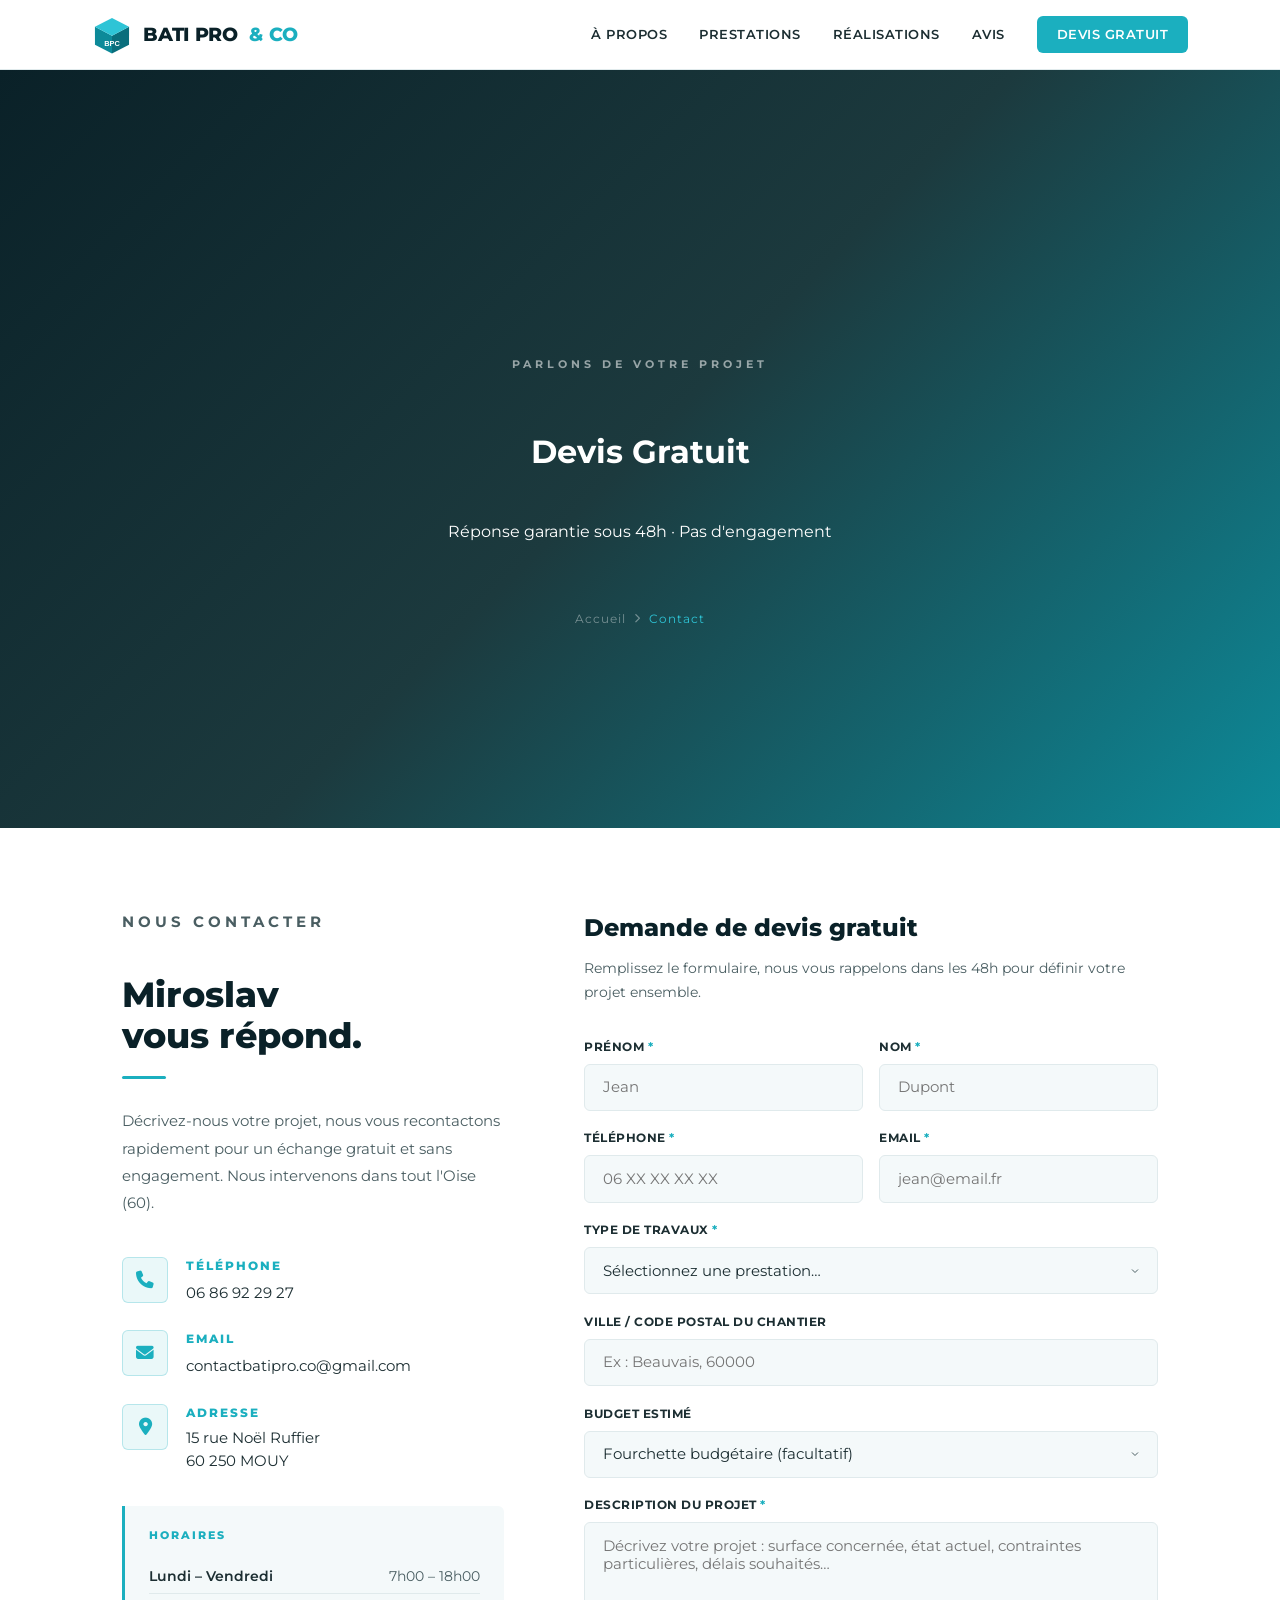
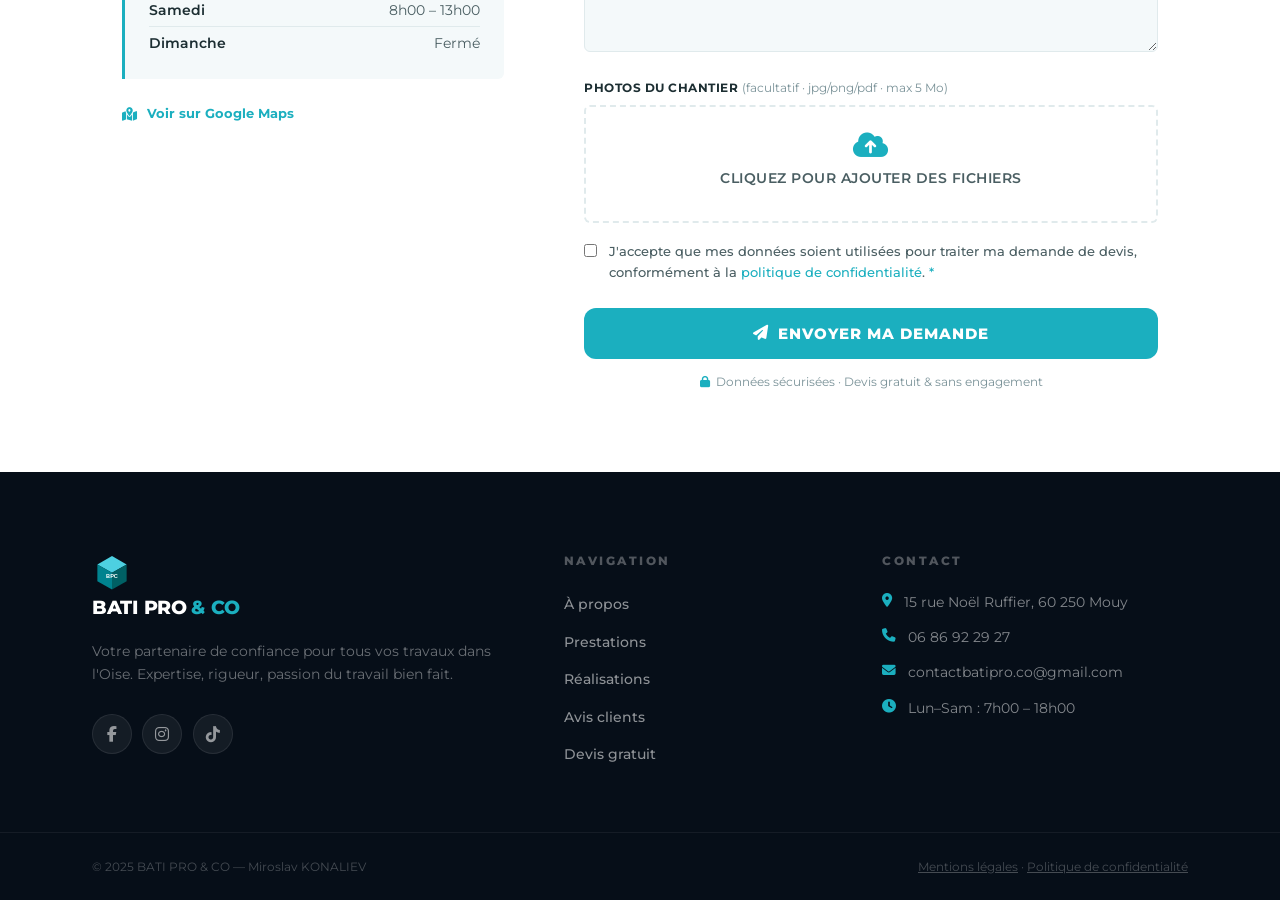
==== commit 3a228437: "Add files via upload" ====
--- a/contact.html
+++ b/contact.html
@@ -155,7 +155,7 @@
       d.head.appendChild(l);
       // Restauration bfcache
       window.addEventListener('pageshow',function(e){
-        if(e.persisted && !d.querySelector('link[href="style.css"]')){
+        if(e.persisted && !d.querySelector('link[href="style-contact.css"]')){
           var r=d.createElement('link');r.rel='stylesheet';r.href='style-contact.css';
           d.head.appendChild(r);
         }
@@ -186,7 +186,7 @@
             <a href="index.html#avis">Avis</a>
             <a href="contact.html" class="nav-btn active">Devis gratuit</a>
         </nav>
-        <button class="burger" id="burger" aria-label="Menu" aria-expanded="false">
+        <button class="burger" id="burger" aria-label="Menu" aria-expanded="false" aria-controls="navLinks">
             <span></span><span></span><span></span>
         </button>
     </div>
@@ -274,33 +274,33 @@
             <span id="errorMsg">Une erreur est survenue, veuillez réessayer ou appeler directement au 06 86 92 29 27.</span>
         </div>
 
-        <form id="contactForm" novalidate>
+        <form id="contactForm" action="send-mail.php" method="post" enctype="multipart/form-data" novalidate>
 
             <div class="form-row">
                 <div class="form-field">
-                    <label>Prénom <span class="form-req">*</span></label>
-                    <input type="text" name="prenom" id="prenom" placeholder="Jean" autocomplete="given-name">
+                    <label for="prenom">Prénom <span class="form-req">*</span></label>
+                    <input type="text" name="prenom" id="prenom" placeholder="Jean" autocomplete="given-name" required>
                 </div>
                 <div class="form-field">
-                    <label>Nom <span class="form-req">*</span></label>
-                    <input type="text" name="nom" id="nom" placeholder="Dupont" autocomplete="family-name">
+                    <label for="nom">Nom <span class="form-req">*</span></label>
+                    <input type="text" name="nom" id="nom" placeholder="Dupont" autocomplete="family-name" required>
                 </div>
             </div>
 
             <div class="form-row">
                 <div class="form-field">
-                    <label>Téléphone <span class="form-req">*</span></label>
-                    <input type="tel" name="telephone" id="telephone" placeholder="06 XX XX XX XX" autocomplete="tel">
+                    <label for="telephone">Téléphone <span class="form-req">*</span></label>
+                    <input type="tel" name="telephone" id="telephone" placeholder="06 XX XX XX XX" autocomplete="tel" required>
                 </div>
                 <div class="form-field">
-                    <label>Email <span class="form-req">*</span></label>
-                    <input type="email" name="email" id="email" placeholder="jean@email.fr" autocomplete="email">
+                    <label for="email">Email <span class="form-req">*</span></label>
+                    <input type="email" name="email" id="email" placeholder="jean@email.fr" autocomplete="email" required>
                 </div>
             </div>
 
             <div class="form-field">
-                <label>Type de travaux <span class="form-req">*</span></label>
-                <select name="type_travaux" id="type_travaux">
+                <label for="type_travaux">Type de travaux <span class="form-req">*</span></label>
+                <select name="type_travaux" id="type_travaux" required>
                     <option value="" disabled selected>Sélectionnez une prestation…</option>
                     <option value="Gros œuvre / Maçonnerie">Gros œuvre / Maçonnerie</option>
                     <option value="Extension / Agrandissement">Extension / Agrandissement</option>
@@ -332,18 +332,18 @@
             </div>
 
             <div class="form-field">
-                <label>Description du projet <span class="form-req">*</span></label>
-                <textarea name="message" id="message" placeholder="Décrivez votre projet : surface concernée, état actuel, contraintes particulières, délais souhaités…"></textarea>
+                <label for="message">Description du projet <span class="form-req">*</span></label>
+                <textarea name="message" id="message" placeholder="Décrivez votre projet : surface concernée, état actuel, contraintes particulières, délais souhaités…" required></textarea>
             </div>
 
             <!-- Upload photos (envoyées en pièce jointe) -->
             <div class="form-field">
-                <label>Photos du chantier <span style="font-weight:400;text-transform:none;letter-spacing:0;color:var(--c-muted)">(facultatif · jpg/png · max 5 Mo)</span></label>
+                <label>Photos du chantier <span style="font-weight:400;text-transform:none;letter-spacing:0;color:var(--c-muted)">(facultatif · jpg/png/pdf · max 5 Mo)</span></label>
                 <div class="upload-zone">
                     <label for="photos">
                         <i class="fa-solid fa-cloud-arrow-up"></i>
-                        <span>Cliquez pour ajouter des photos</span>
-                        <input type="file" name="photos[]" id="photos" multiple accept="image/jpeg,image/png,image/webp" style="display:none" onchange="updateFileLabel(this)">
+                        <span>Cliquez pour ajouter des fichiers</span>
+                        <input type="file" name="photos[]" id="photos" multiple accept="image/jpeg,image/png,image/webp,application/pdf,.pdf,.jpg,.jpeg,.png,.webp" style="display:none" onchange="updateFileLabel(this)">
                     </label>
                 </div>
                 <span id="fileLabel" style="font-size:.75rem;color:var(--c-muted);margin-top:.4rem;display:block;"></span>
@@ -351,10 +351,11 @@
 
             <!-- Anti-spam honeypot (champ caché) -->
             <input type="text" name="website" style="display:none" tabindex="-1" autocomplete="off">
+            <input type="hidden" name="csrf_token" id="csrf_token" value="">
 
             <!-- RGPD -->
             <div class="form-field" style="display:flex;align-items:flex-start;gap:.75rem;">
-                <input type="checkbox" name="rgpd" id="rgpd" style="margin-top:3px;width:auto;accent-color:var(--c-teal);">
+                <input type="checkbox" name="rgpd" id="rgpd" style="margin-top:3px;width:auto;accent-color:var(--c-teal);" required>
                 <label for="rgpd" style="text-transform:none;letter-spacing:0;font-weight:500;font-size:.8rem;color:var(--c-slate);cursor:pointer;">
                     J'accepte que mes données soient utilisées pour traiter ma demande de devis, conformément à la <a href="mentions-legales.html" style="color:var(--c-teal)">politique de confidentialité</a>. <span class="form-req">*</span>
                 </label>
@@ -383,10 +384,11 @@
             <span class="brand-amp">&amp; CO</span>
             <p>Votre partenaire de confiance pour tous vos travaux dans l'Oise. Expertise, rigueur, passion du travail bien fait.</p>
             <div class="footer-socials">
-                <!-- Remplacez href="#" par vos vrais liens -->
-                <a href="#" aria-label="Facebook"><i class="fa-brands fa-facebook-f"></i></a>
+               <a href="https://www.facebook.com/profile.php?id=61588643851756" aria-label="Facebook"><i class="fa-brands fa-facebook-f"></i></a>
                 <a href="https://www.instagram.com/batiproco?igsh=MXJzeXlwYWt3NGRhcw%3D%3D&utm_source=qr" aria-label="Instagram" target="_blank" rel="noopener"><i class="fa-brands fa-instagram"></i></a>
                 <a href="https://www.tiktok.com/@bati.pro.co?_r=1&_t=ZN-96H8leArA0s" aria-label="TikTok" target="_blank" rel="noopener"><i class="fa-brands fa-tiktok"></i></a>
+                
+            
             </div>
         </div>
         <div class="footer-nav">
@@ -454,6 +456,20 @@
         : input.files.length + ' fichiers sélectionnés';
 }
 
+async function fetchCsrfToken() {
+    try {
+        const res = await fetch('send-mail.php?csrf=1');
+        const data = await res.json();
+        if (data.success && data.csrf_token) {
+            document.getElementById('csrf_token').value = data.csrf_token;
+        }
+    } catch (err) {
+        console.warn('Impossible de récupérer le jeton CSRF', err);
+    }
+}
+
+fetchCsrfToken();
+
 /* ── Validation & soumission AJAX vers send-mail.php ── */
 const form       = document.getElementById('contactForm');
 const submitBtn  = document.getElementById('submitBtn');
@@ -493,6 +509,16 @@
         errMsg.textContent = 'Merci de remplir tous les champs obligatoires (*).';
         showAlert(alertErr);
         return;
+    }
+
+    const csrfInput = document.getElementById('csrf_token');
+    if (!csrfInput.value) {
+        await fetchCsrfToken();
+        if (!csrfInput.value) {
+            errMsg.textContent = 'Impossible de sécuriser l’envoi. Rechargez la page et réessayez.';
+            showAlert(alertErr);
+            return;
+        }
     }
 
     /* Envoi AJAX avec FormData (supporte les fichiers) */
